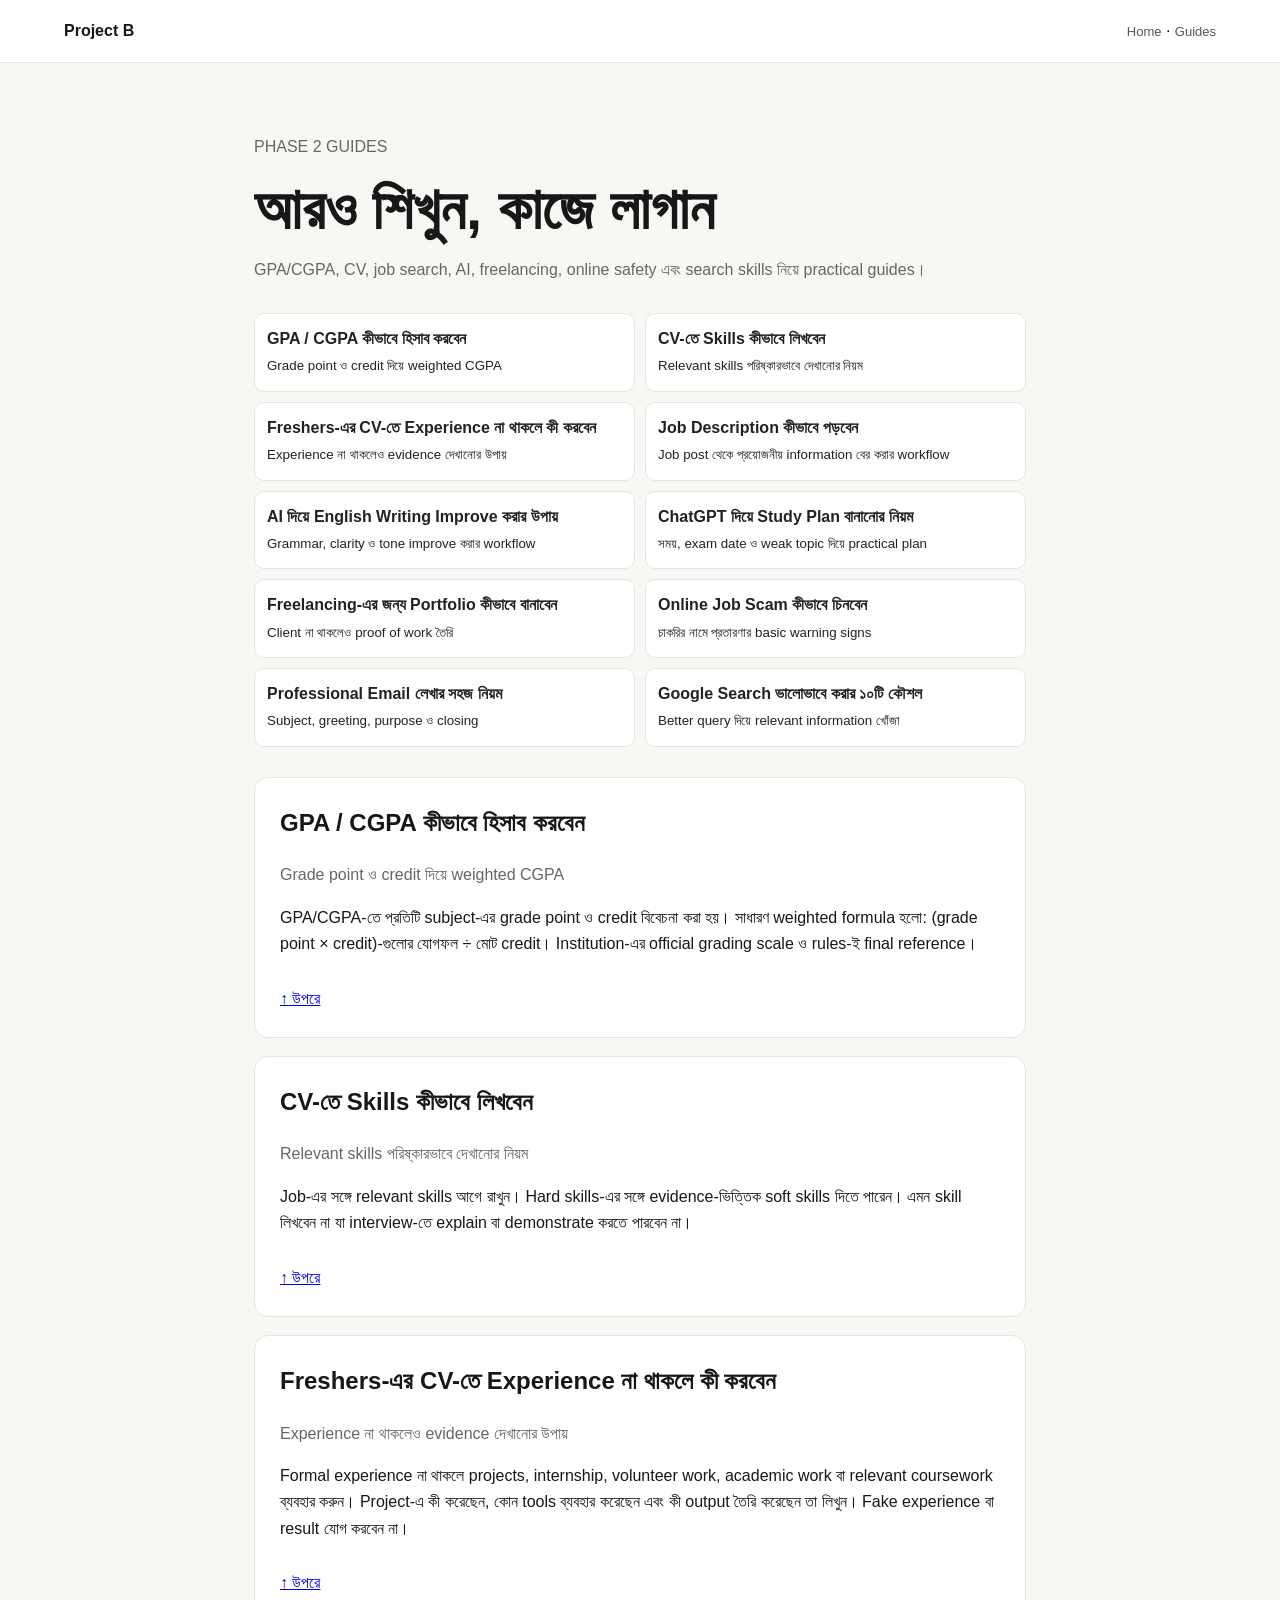
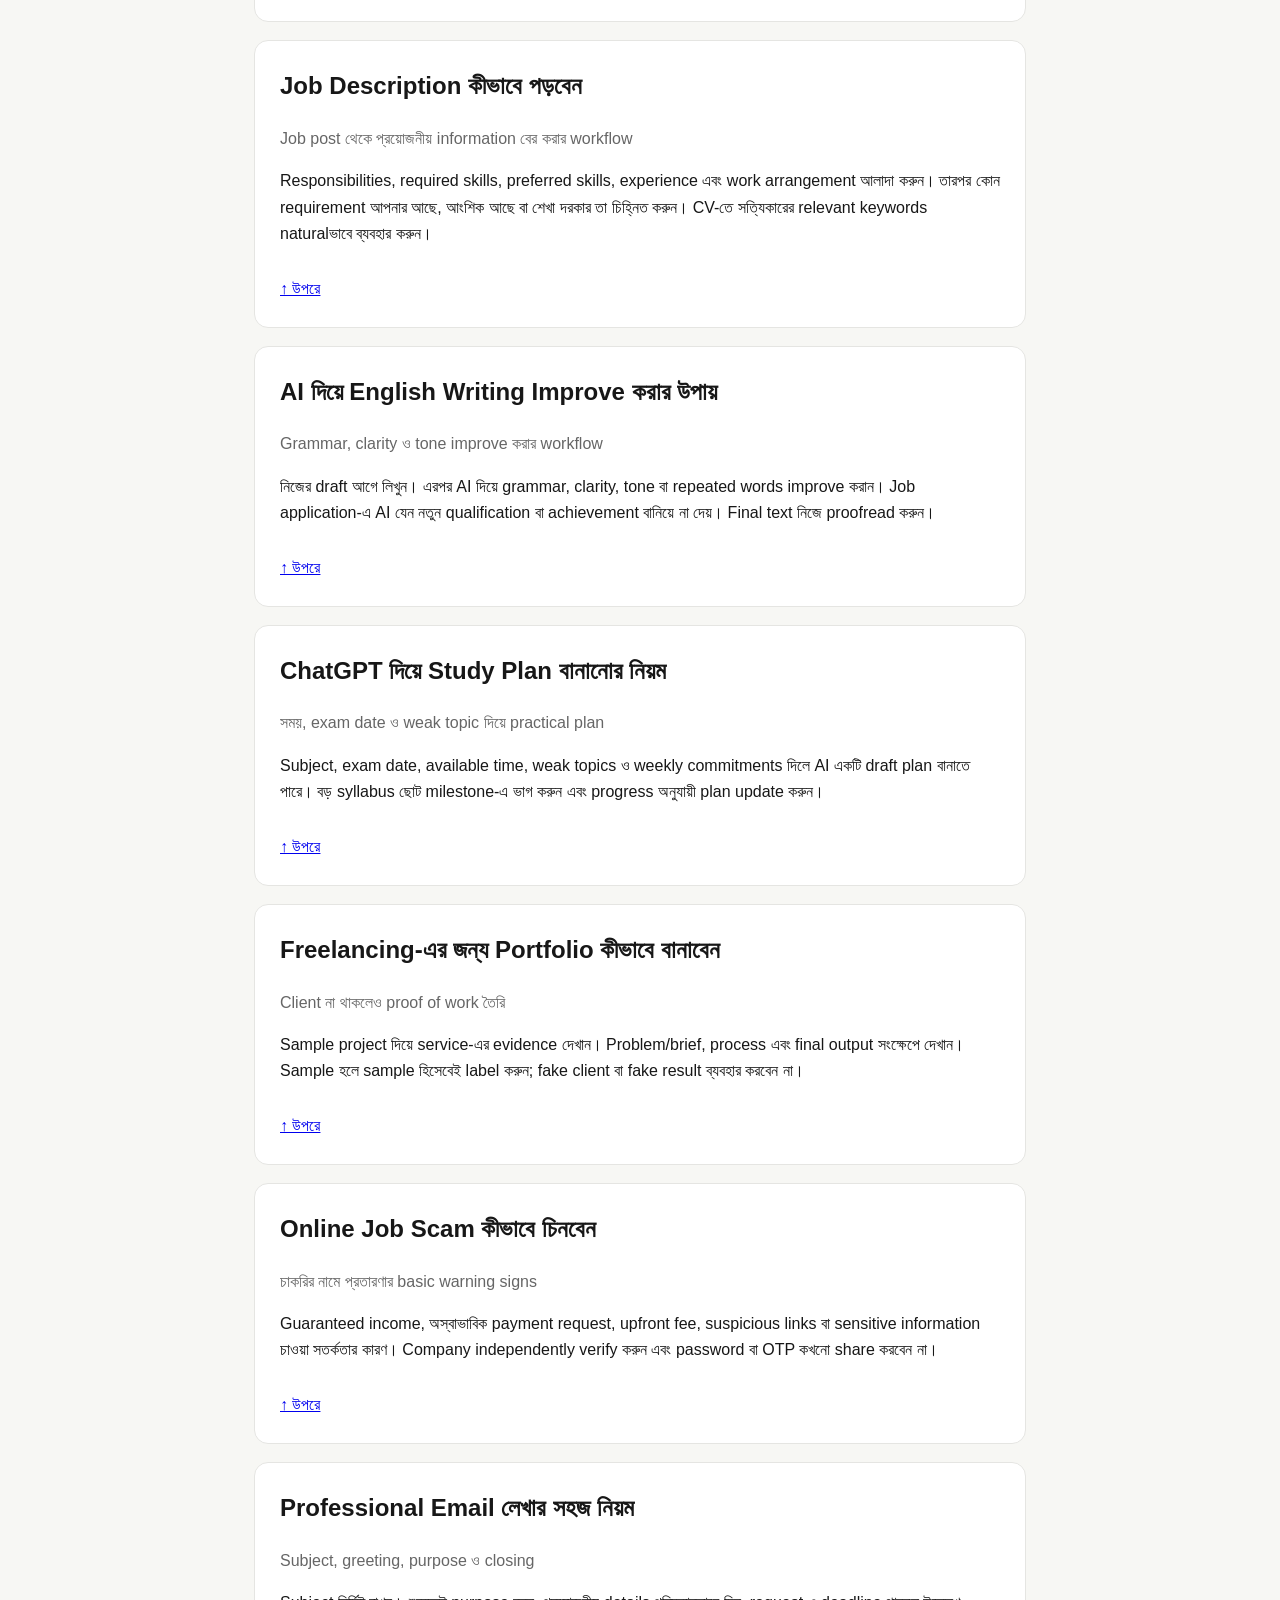
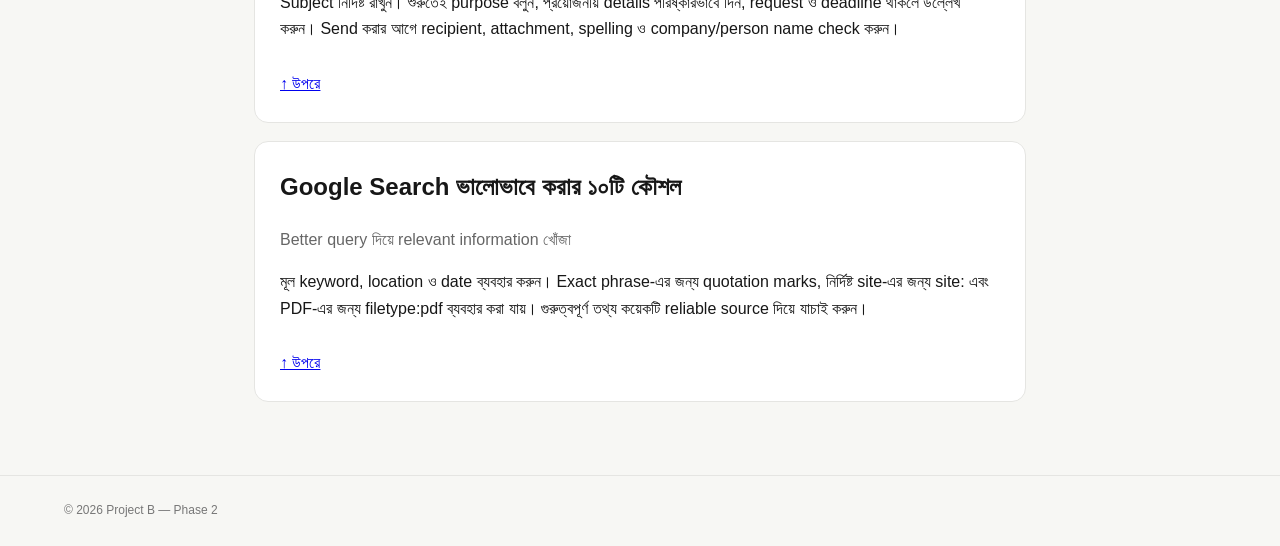
==== guides-phase2.html @ 60e9a0ce "Add files via upload" ====
<!doctype html><html lang="bn"><head><meta charset="utf-8"><meta name="viewport" content="width=device-width,initial-scale=1"><title>Phase 2 Bangla Guides — Project B</title><meta name="description" content="Project B-এর practical Bangla guides: GPA, CV, job search, AI, freelancing, online safety এবং Google Search।"><meta name="robots" content="index,follow"><style>*{box-sizing:border-box}body{margin:0;background:#f7f7f4;color:#171717;font-family:Arial,"Noto Sans Bengali",sans-serif;line-height:1.65}.top{background:#fff;border-bottom:1px solid #e5e5e2;padding:18px 5%;display:flex;justify-content:space-between}.top a{color:#555;text-decoration:none;font-size:13px}.wrap{max-width:900px;margin:auto;padding:55px 5%}.hero h1{font-size:clamp(34px,6vw,58px);line-height:1.1;margin:8px 0}.muted{color:#666}.toc{display:grid;grid-template-columns:1fr 1fr;gap:10px;margin:30px 0}.toc a{background:#fff;border:1px solid #e5e5e2;border-radius:10px;padding:12px;color:#222;text-decoration:none}.article{background:#fff;border:1px solid #e5e5e2;border-radius:14px;padding:25px;margin:18px 0}.article h2{margin-top:0}.back{display:inline-block;margin-top:12px}@media(max-width:650px){.toc{grid-template-columns:1fr}.article{padding:18px}}</style></head><body id="top"><header class="top"><strong>Project B</strong><nav><a href="index.html">Home</a> · <a href="guides.html">Guides</a></nav></header><main class="wrap"><div class="hero"><p class="muted">PHASE 2 GUIDES</p><h1>আরও শিখুন, কাজে লাগান</h1><p class="muted">GPA/CGPA, CV, job search, AI, freelancing, online safety এবং search skills নিয়ে practical guides।</p></div><div class="toc"><a href="#gpa-cgpa"><strong>GPA / CGPA কীভাবে হিসাব করবেন</strong><br><small>Grade point ও credit দিয়ে weighted CGPA</small></a>
<a href="#cv-skills"><strong>CV-তে Skills কীভাবে লিখবেন</strong><br><small>Relevant skills পরিষ্কারভাবে দেখানোর নিয়ম</small></a>
<a href="#freshers-cv"><strong>Freshers-এর CV-তে Experience না থাকলে কী করবেন</strong><br><small>Experience না থাকলেও evidence দেখানোর উপায়</small></a>
<a href="#job-description"><strong>Job Description কীভাবে পড়বেন</strong><br><small>Job post থেকে প্রয়োজনীয় information বের করার workflow</small></a>
<a href="#ai-english-writing"><strong>AI দিয়ে English Writing Improve করার উপায়</strong><br><small>Grammar, clarity ও tone improve করার workflow</small></a>
<a href="#study-plan-ai"><strong>ChatGPT দিয়ে Study Plan বানানোর নিয়ম</strong><br><small>সময়, exam date ও weak topic দিয়ে practical plan</small></a>
<a href="#freelance-portfolio"><strong>Freelancing-এর জন্য Portfolio কীভাবে বানাবেন</strong><br><small>Client না থাকলেও proof of work তৈরি</small></a>
<a href="#job-scam"><strong>Online Job Scam কীভাবে চিনবেন</strong><br><small>চাকরির নামে প্রতারণার basic warning signs</small></a>
<a href="#professional-email"><strong>Professional Email লেখার সহজ নিয়ম</strong><br><small>Subject, greeting, purpose ও closing</small></a>
<a href="#google-search"><strong>Google Search ভালোভাবে করার ১০টি কৌশল</strong><br><small>Better query দিয়ে relevant information খোঁজা</small></a></div><article id="gpa-cgpa" class="article"><h2>GPA / CGPA কীভাবে হিসাব করবেন</h2><p class="muted">Grade point ও credit দিয়ে weighted CGPA</p><p>GPA/CGPA-তে প্রতিটি subject-এর grade point ও credit বিবেচনা করা হয়। সাধারণ weighted formula হলো: (grade point × credit)-গুলোর যোগফল ÷ মোট credit। Institution-এর official grading scale ও rules-ই final reference।</p><a class="back" href="#top">↑ উপরে</a></article>
<article id="cv-skills" class="article"><h2>CV-তে Skills কীভাবে লিখবেন</h2><p class="muted">Relevant skills পরিষ্কারভাবে দেখানোর নিয়ম</p><p>Job-এর সঙ্গে relevant skills আগে রাখুন। Hard skills-এর সঙ্গে evidence-ভিত্তিক soft skills দিতে পারেন। এমন skill লিখবেন না যা interview-তে explain বা demonstrate করতে পারবেন না।</p><a class="back" href="#top">↑ উপরে</a></article>
<article id="freshers-cv" class="article"><h2>Freshers-এর CV-তে Experience না থাকলে কী করবেন</h2><p class="muted">Experience না থাকলেও evidence দেখানোর উপায়</p><p>Formal experience না থাকলে projects, internship, volunteer work, academic work বা relevant coursework ব্যবহার করুন। Project-এ কী করেছেন, কোন tools ব্যবহার করেছেন এবং কী output তৈরি করেছেন তা লিখুন। Fake experience বা result যোগ করবেন না।</p><a class="back" href="#top">↑ উপরে</a></article>
<article id="job-description" class="article"><h2>Job Description কীভাবে পড়বেন</h2><p class="muted">Job post থেকে প্রয়োজনীয় information বের করার workflow</p><p>Responsibilities, required skills, preferred skills, experience এবং work arrangement আলাদা করুন। তারপর কোন requirement আপনার আছে, আংশিক আছে বা শেখা দরকার তা চিহ্নিত করুন। CV-তে সত্যিকারের relevant keywords naturalভাবে ব্যবহার করুন।</p><a class="back" href="#top">↑ উপরে</a></article>
<article id="ai-english-writing" class="article"><h2>AI দিয়ে English Writing Improve করার উপায়</h2><p class="muted">Grammar, clarity ও tone improve করার workflow</p><p>নিজের draft আগে লিখুন। এরপর AI দিয়ে grammar, clarity, tone বা repeated words improve করান। Job application-এ AI যেন নতুন qualification বা achievement বানিয়ে না দেয়। Final text নিজে proofread করুন।</p><a class="back" href="#top">↑ উপরে</a></article>
<article id="study-plan-ai" class="article"><h2>ChatGPT দিয়ে Study Plan বানানোর নিয়ম</h2><p class="muted">সময়, exam date ও weak topic দিয়ে practical plan</p><p>Subject, exam date, available time, weak topics ও weekly commitments দিলে AI একটি draft plan বানাতে পারে। বড় syllabus ছোট milestone-এ ভাগ করুন এবং progress অনুযায়ী plan update করুন।</p><a class="back" href="#top">↑ উপরে</a></article>
<article id="freelance-portfolio" class="article"><h2>Freelancing-এর জন্য Portfolio কীভাবে বানাবেন</h2><p class="muted">Client না থাকলেও proof of work তৈরি</p><p>Sample project দিয়ে service-এর evidence দেখান। Problem/brief, process এবং final output সংক্ষেপে দেখান। Sample হলে sample হিসেবেই label করুন; fake client বা fake result ব্যবহার করবেন না।</p><a class="back" href="#top">↑ উপরে</a></article>
<article id="job-scam" class="article"><h2>Online Job Scam কীভাবে চিনবেন</h2><p class="muted">চাকরির নামে প্রতারণার basic warning signs</p><p>Guaranteed income, অস্বাভাবিক payment request, upfront fee, suspicious links বা sensitive information চাওয়া সতর্কতার কারণ। Company independently verify করুন এবং password বা OTP কখনো share করবেন না।</p><a class="back" href="#top">↑ উপরে</a></article>
<article id="professional-email" class="article"><h2>Professional Email লেখার সহজ নিয়ম</h2><p class="muted">Subject, greeting, purpose ও closing</p><p>Subject নির্দিষ্ট রাখুন। শুরুতেই purpose বলুন, প্রয়োজনীয় details পরিষ্কারভাবে দিন, request ও deadline থাকলে উল্লেখ করুন। Send করার আগে recipient, attachment, spelling ও company/person name check করুন।</p><a class="back" href="#top">↑ উপরে</a></article>
<article id="google-search" class="article"><h2>Google Search ভালোভাবে করার ১০টি কৌশল</h2><p class="muted">Better query দিয়ে relevant information খোঁজা</p><p>মূল keyword, location ও date ব্যবহার করুন। Exact phrase-এর জন্য quotation marks, নির্দিষ্ট site-এর জন্য site: এবং PDF-এর জন্য filetype:pdf ব্যবহার করা যায়। গুরুত্বপূর্ণ তথ্য কয়েকটি reliable source দিয়ে যাচাই করুন।</p><a class="back" href="#top">↑ উপরে</a></article></main><footer style="border-top:1px solid #e5e5e2;padding:25px 5%;color:#777;font-size:12px">© 2026 Project B — Phase 2</footer></body></html>
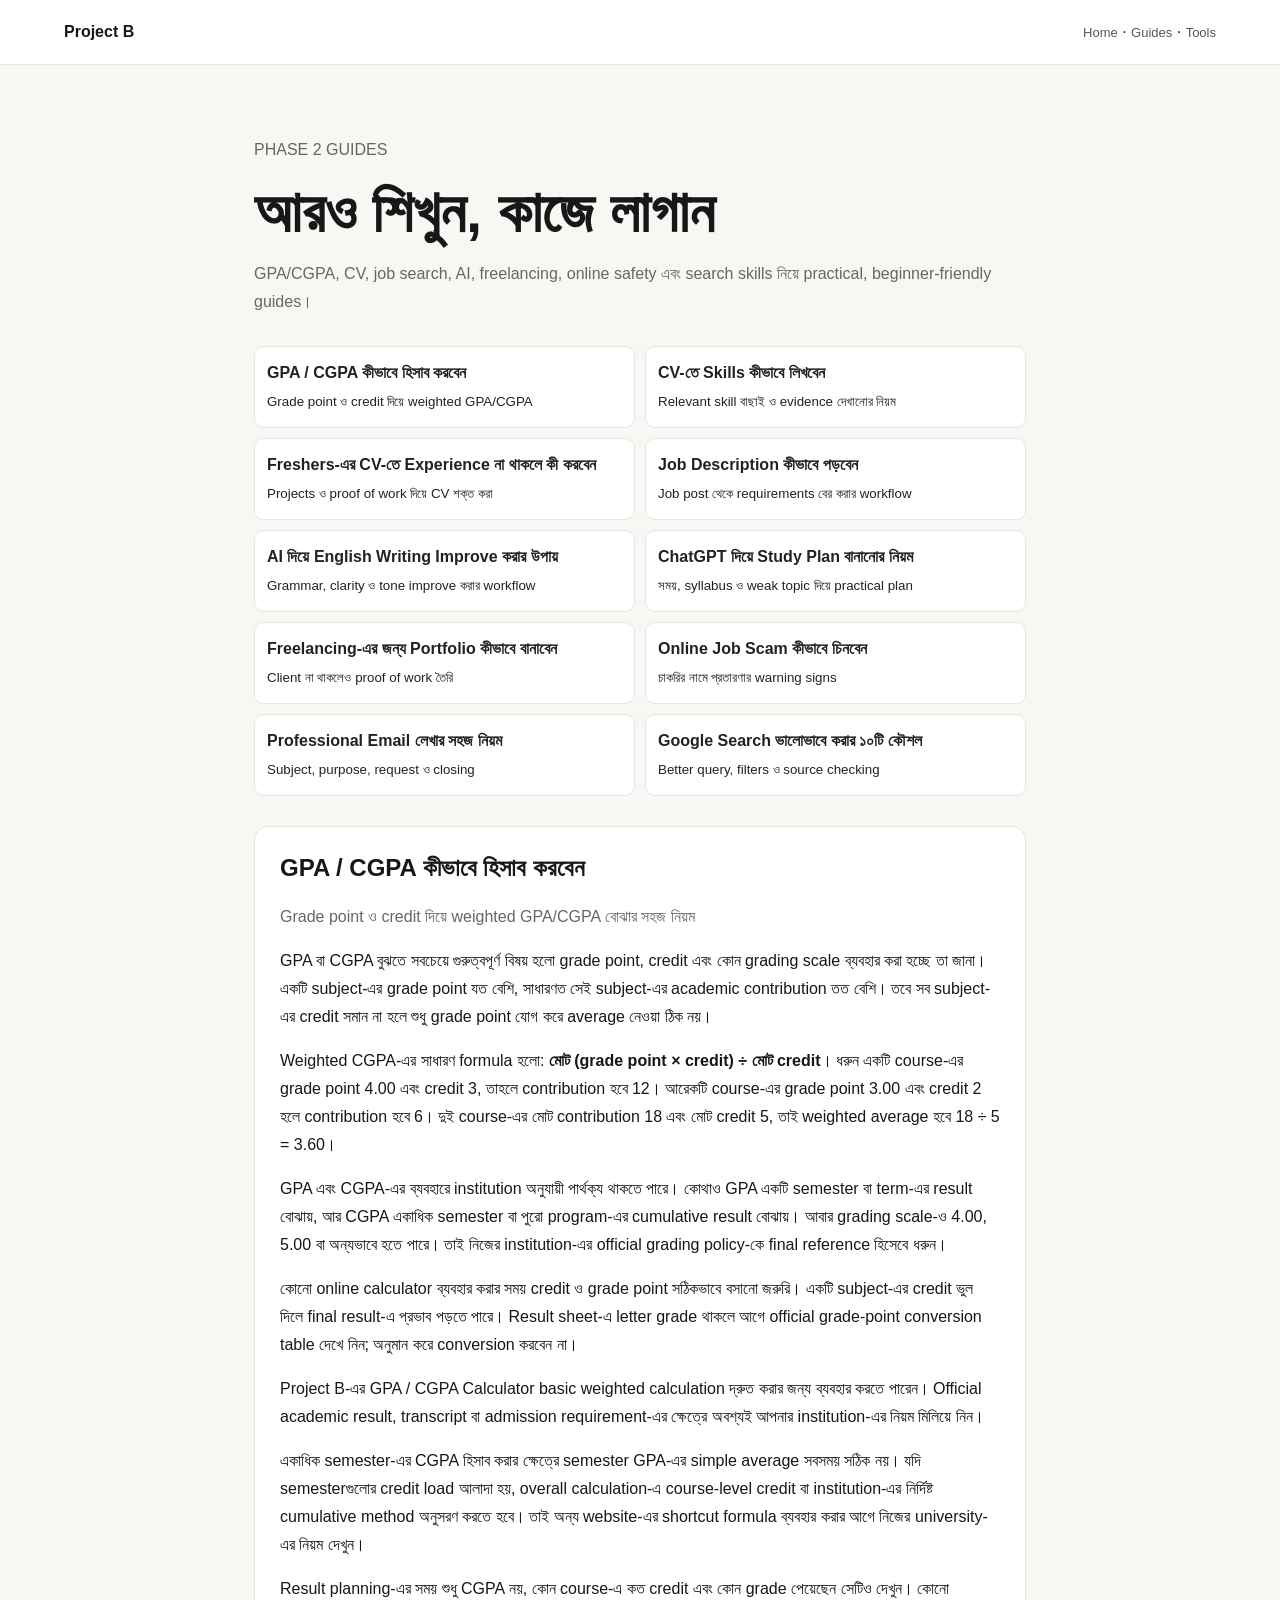
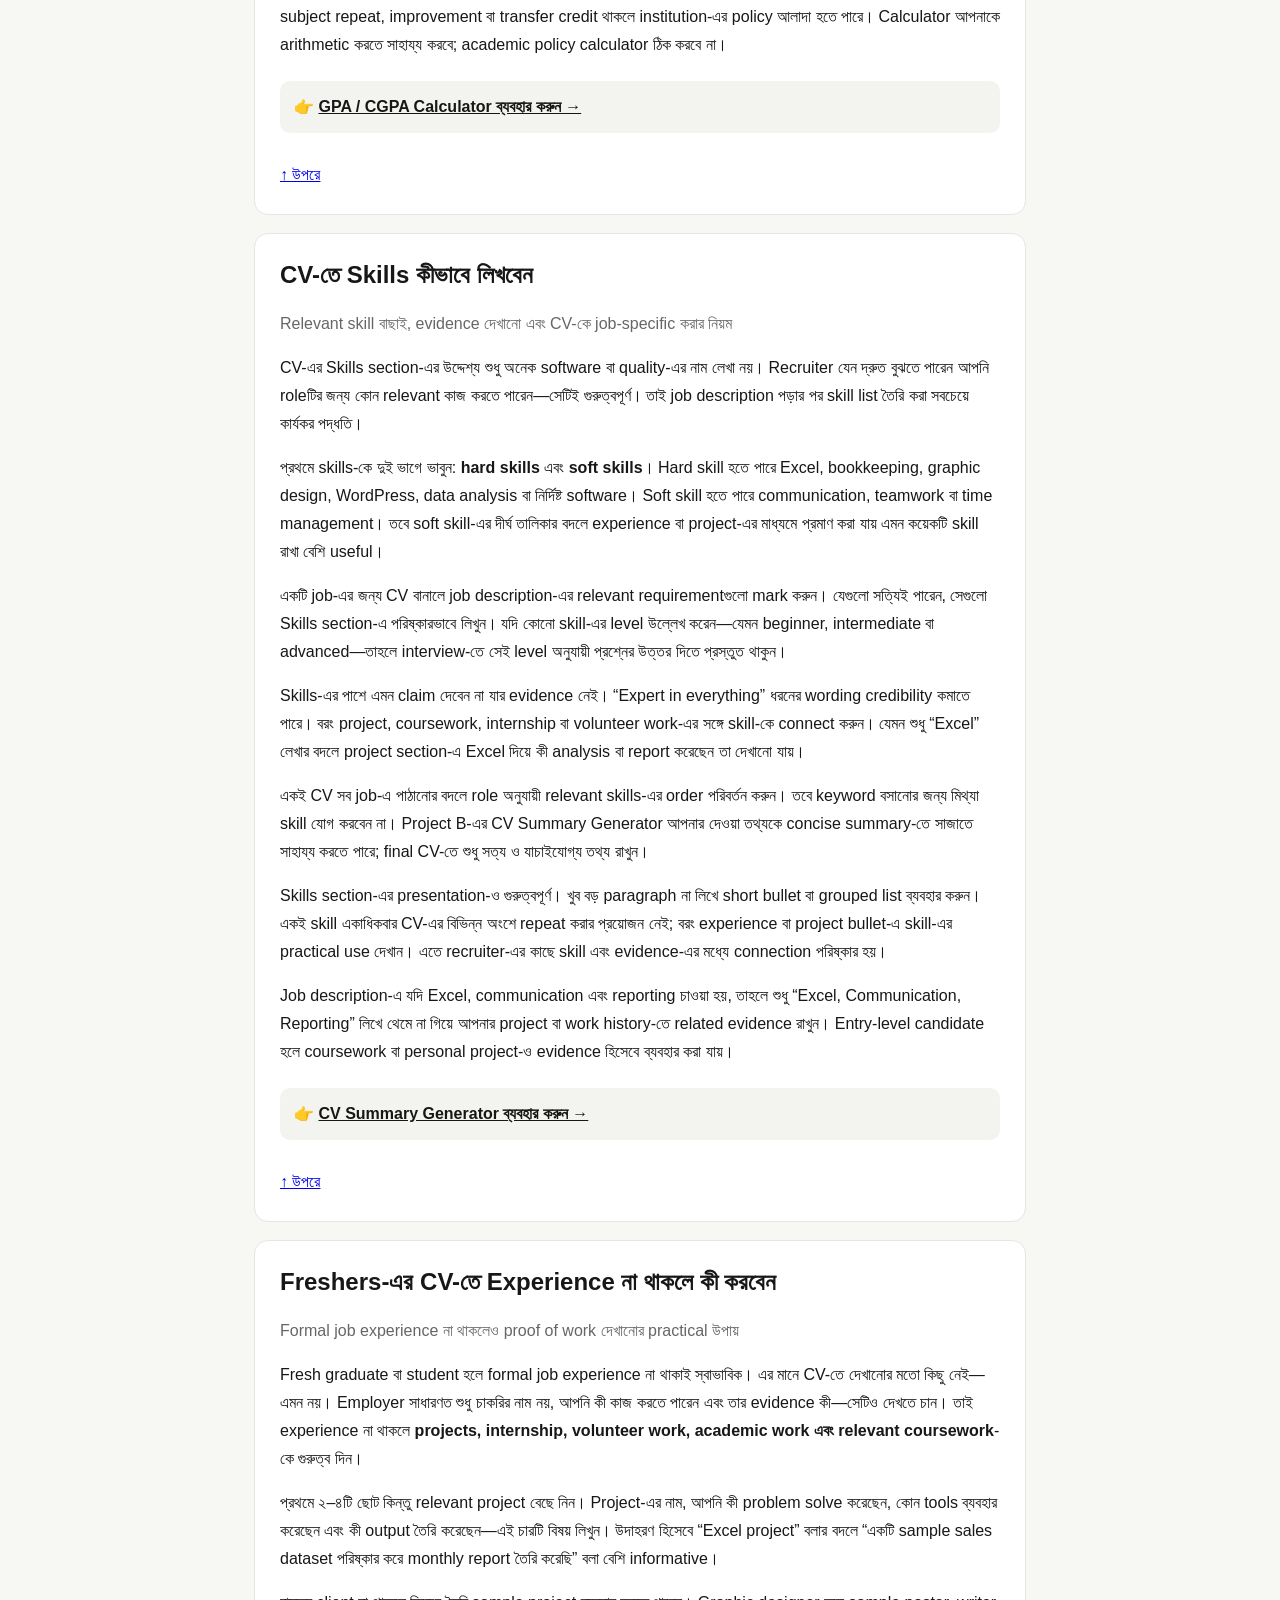
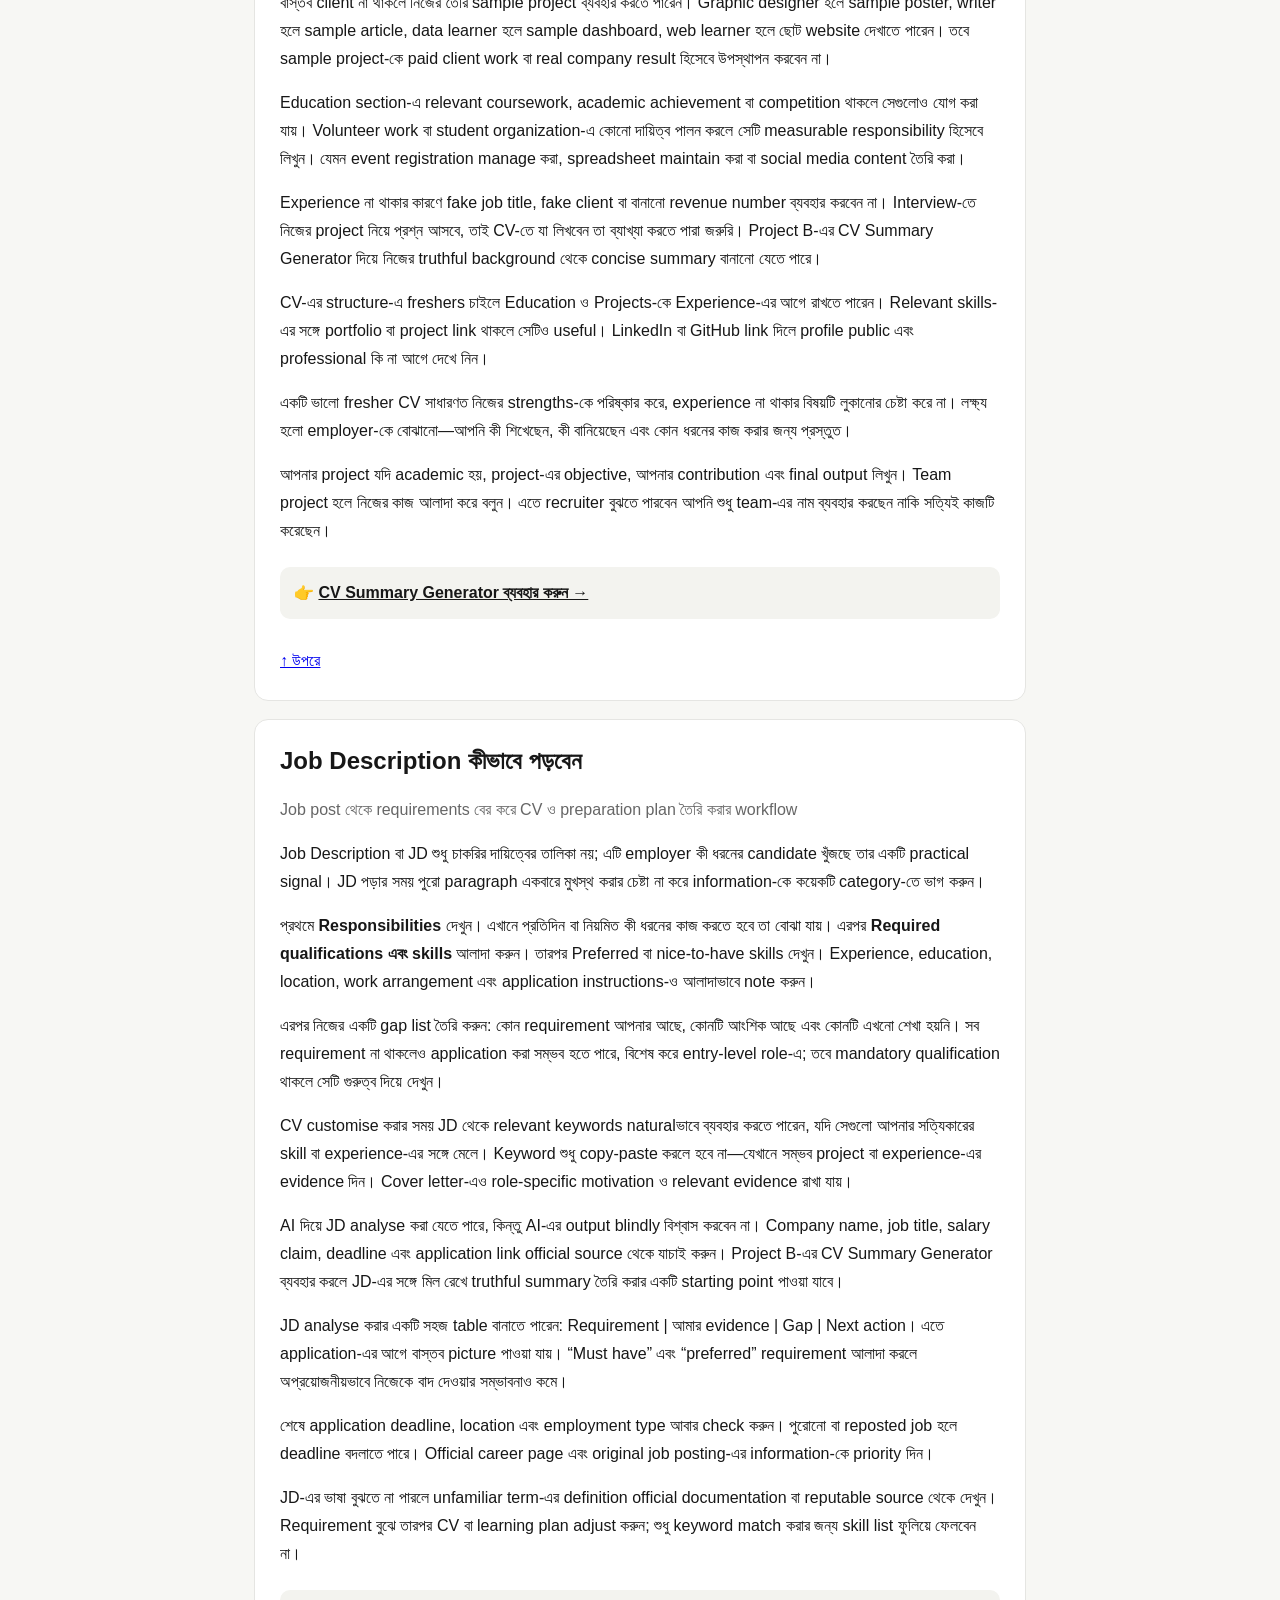
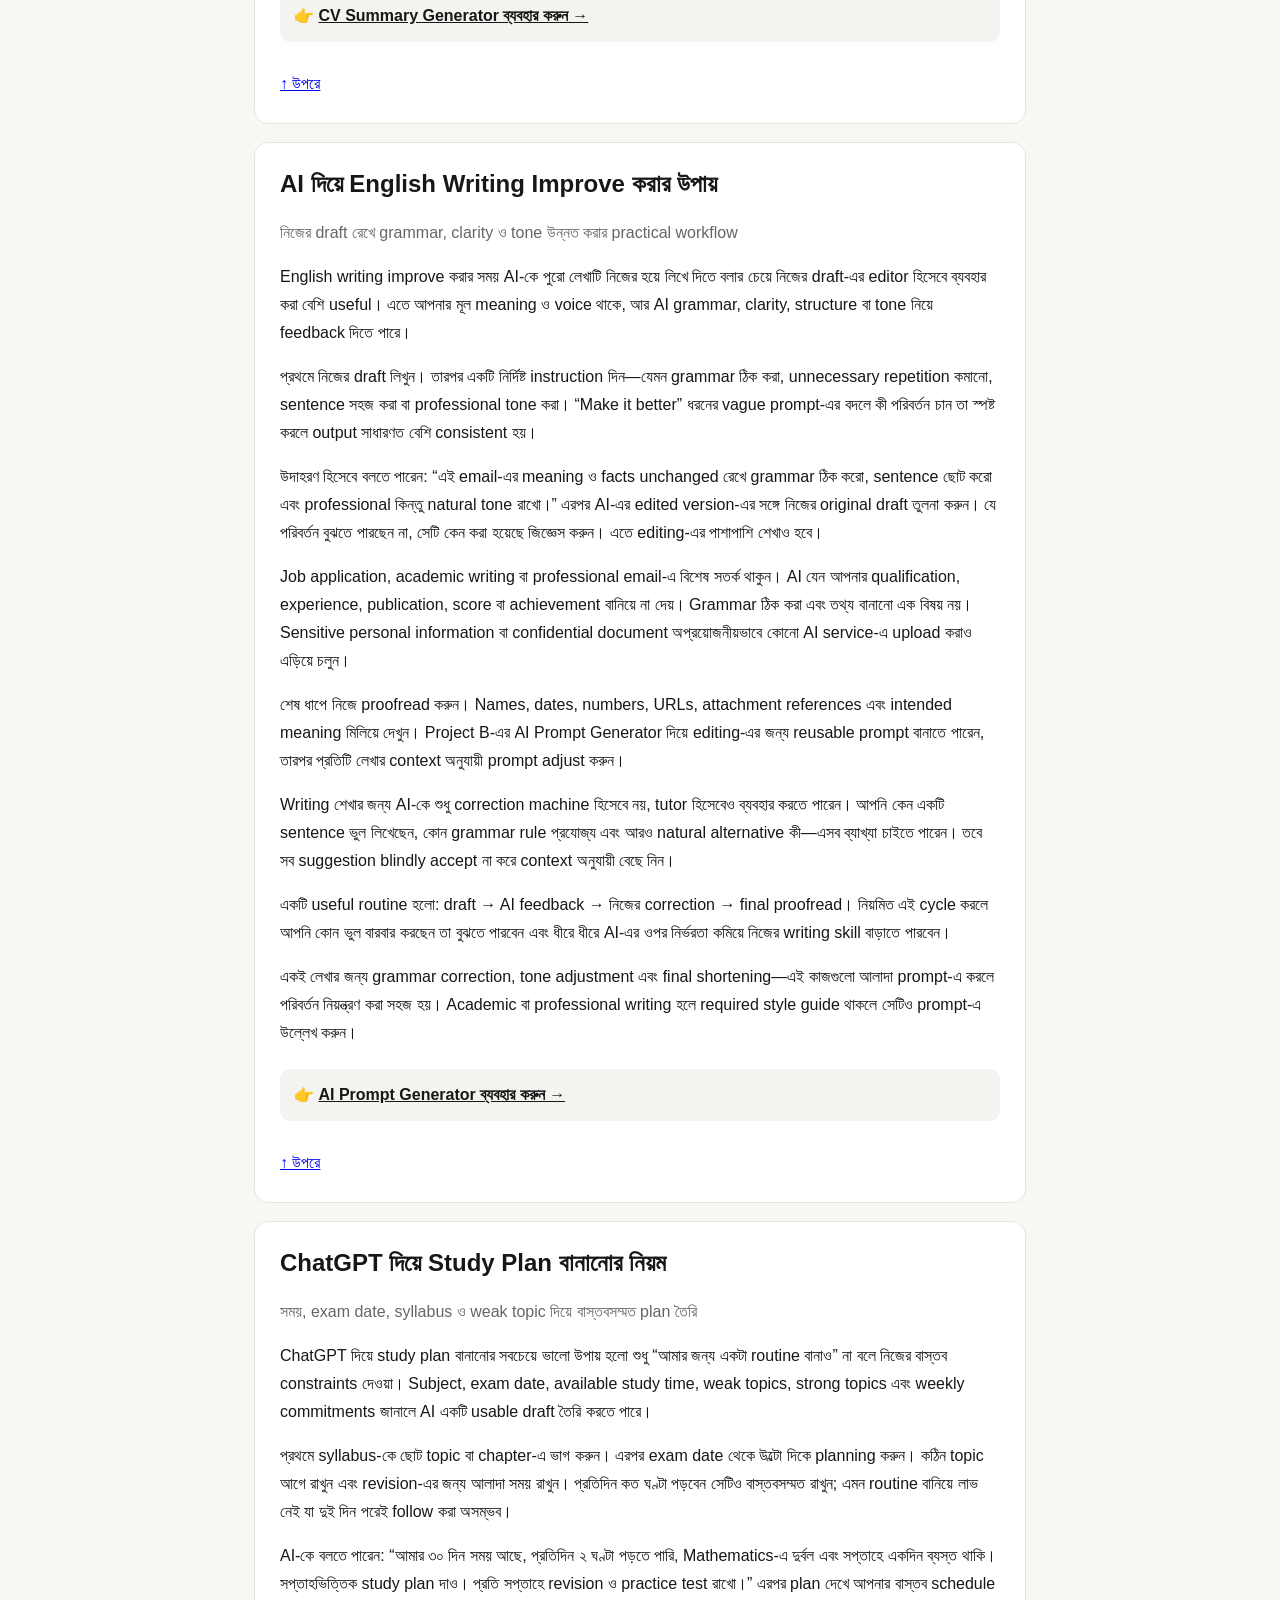
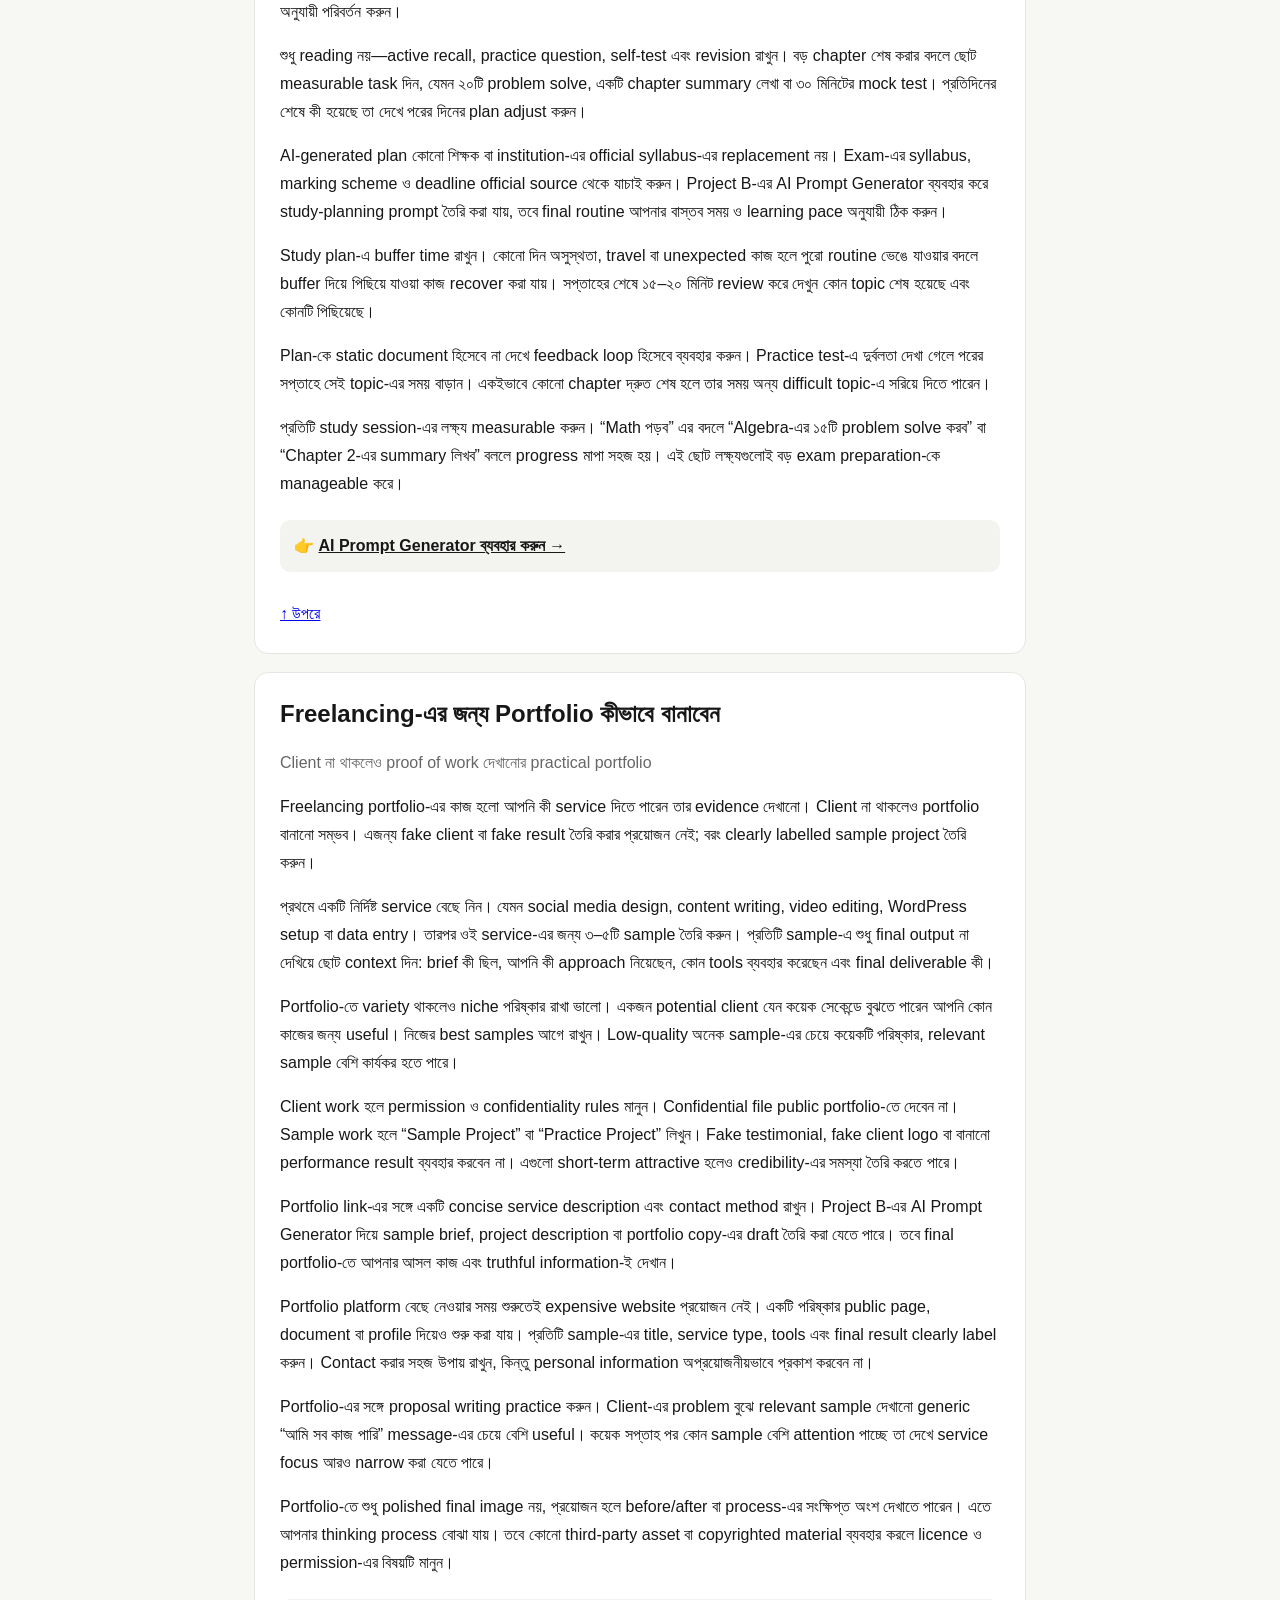
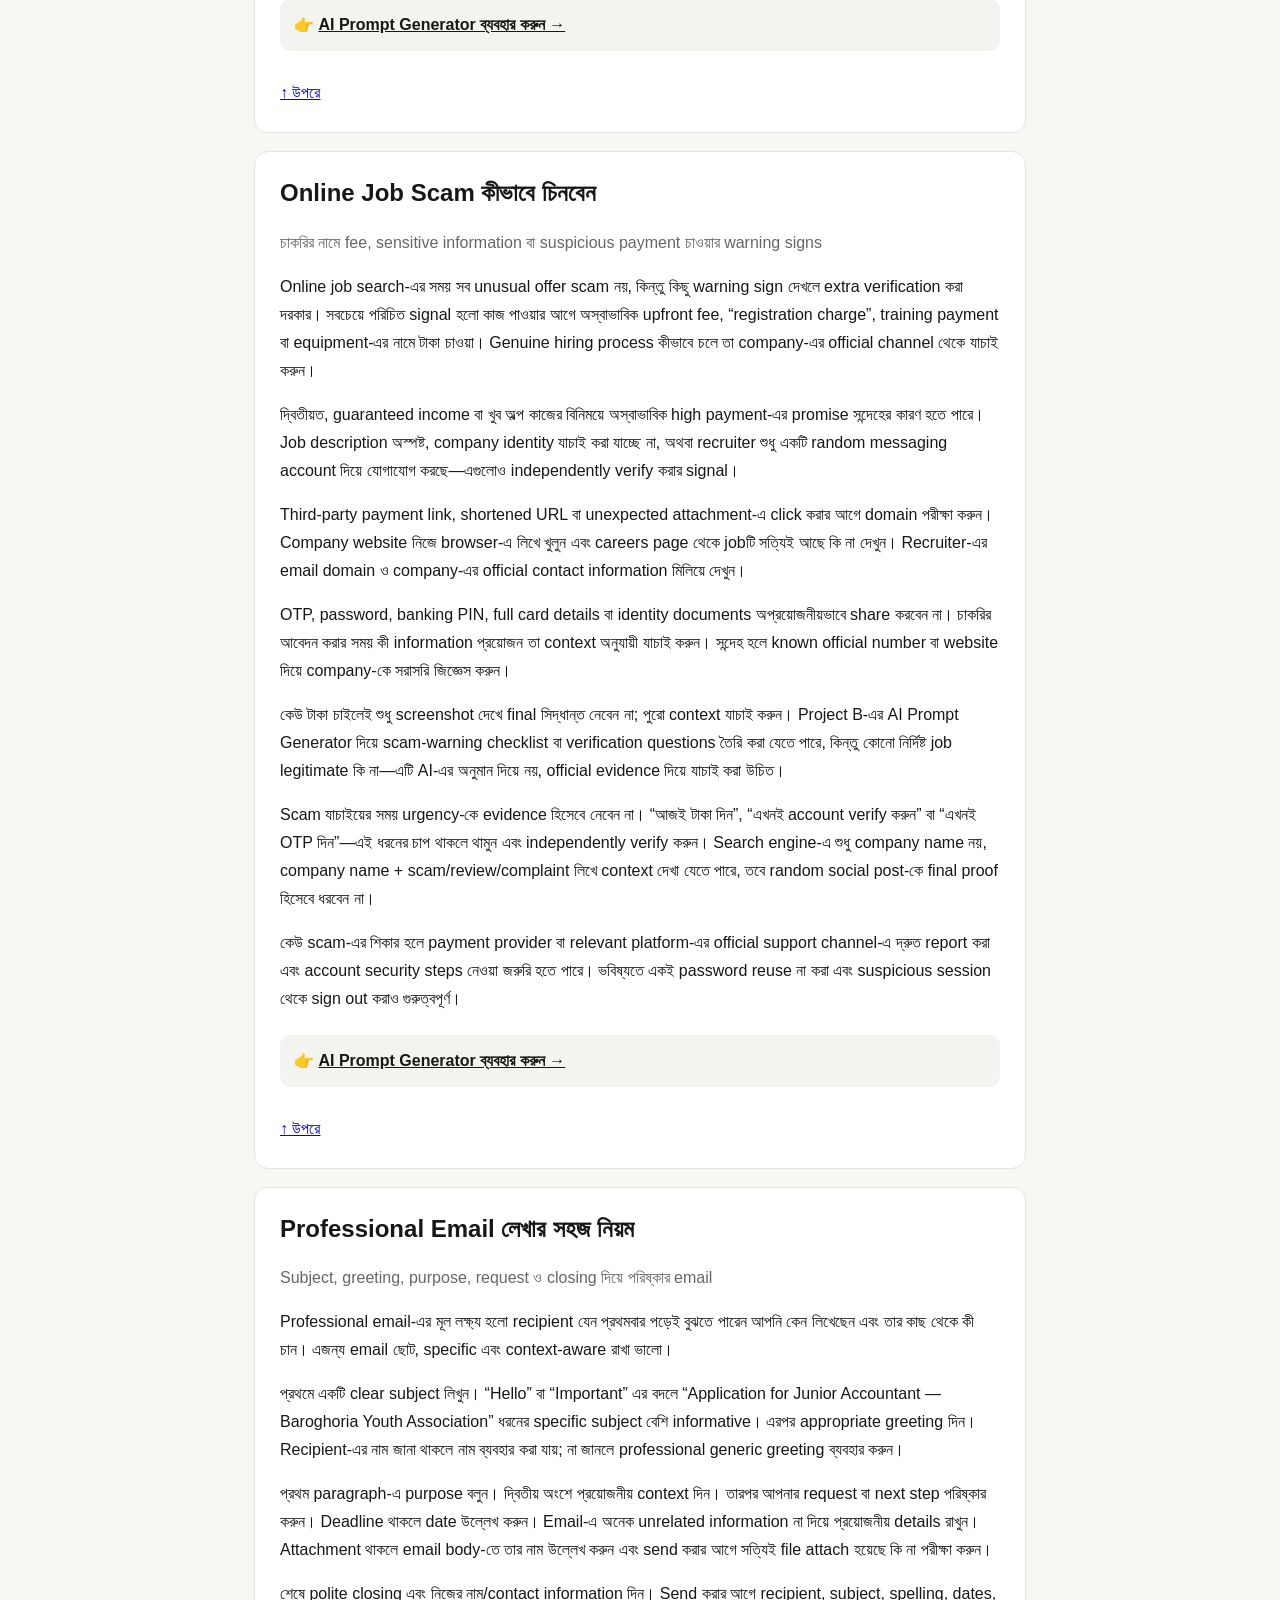
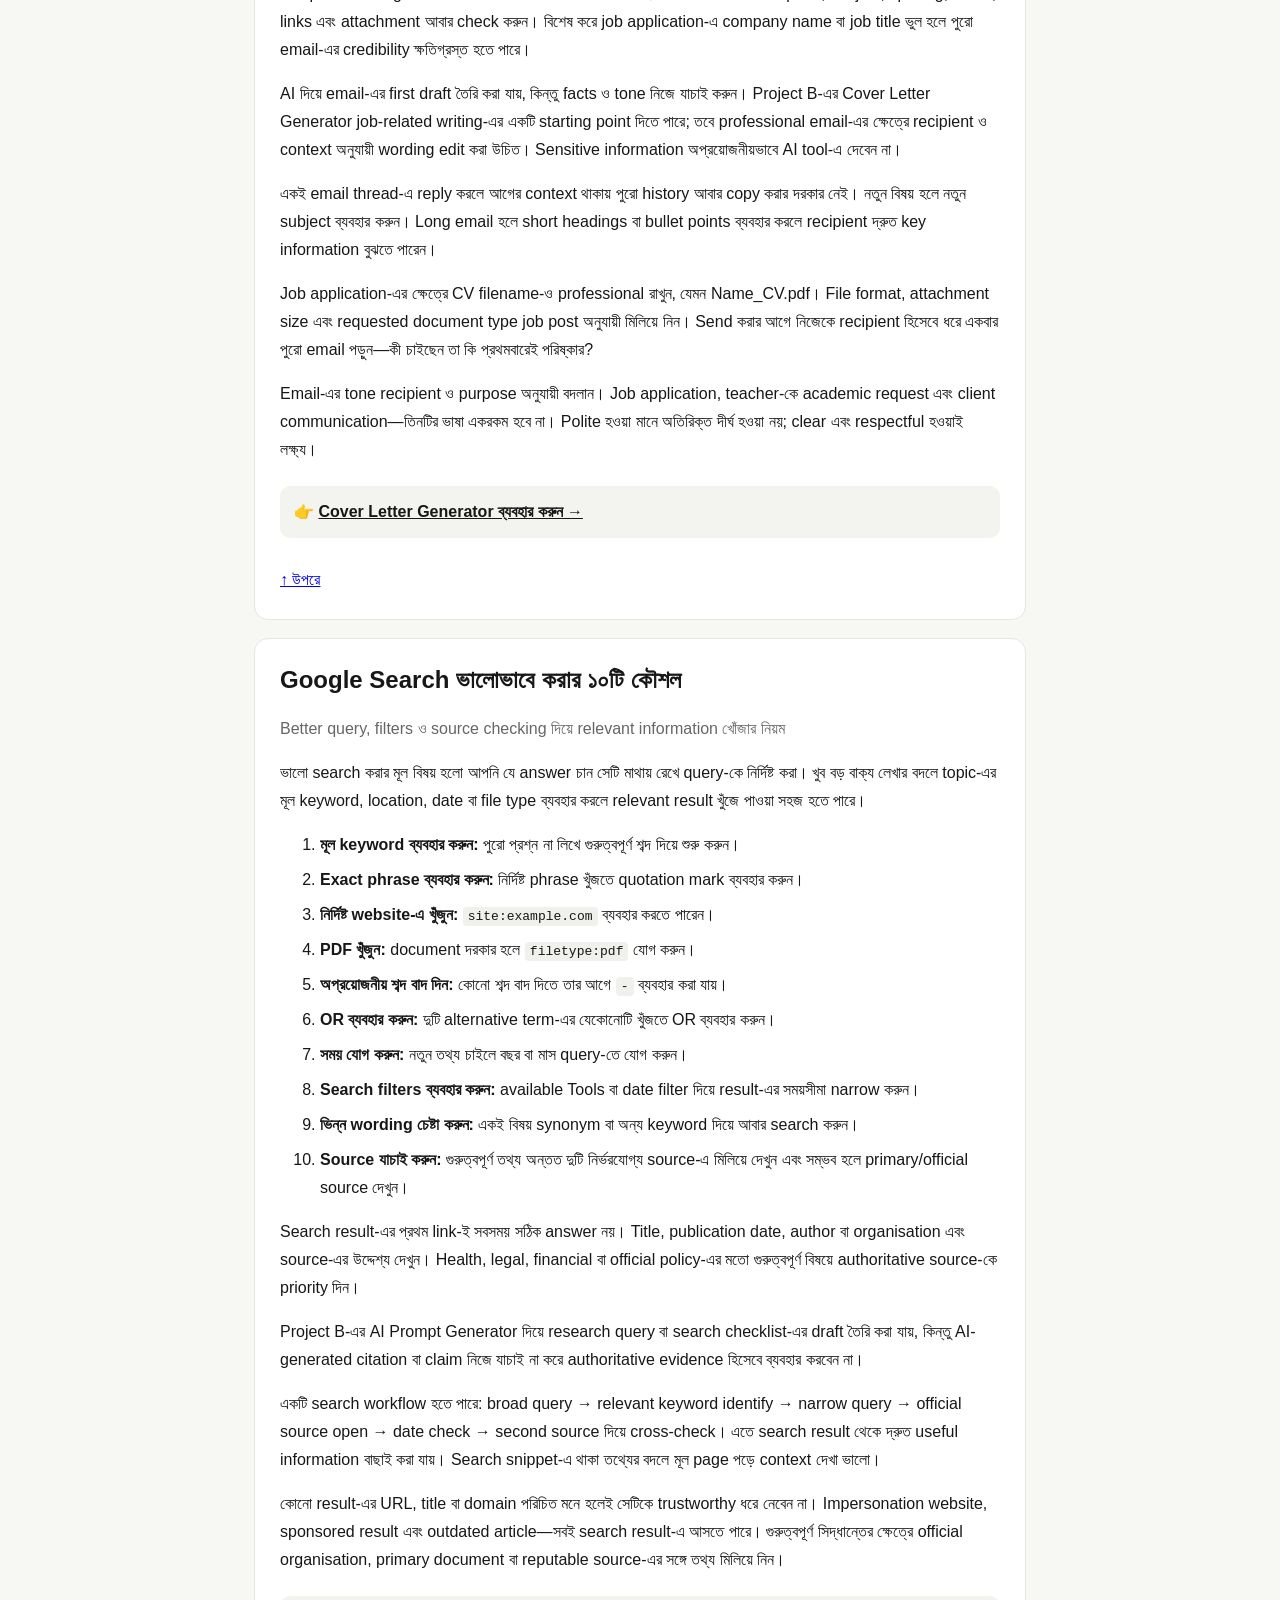
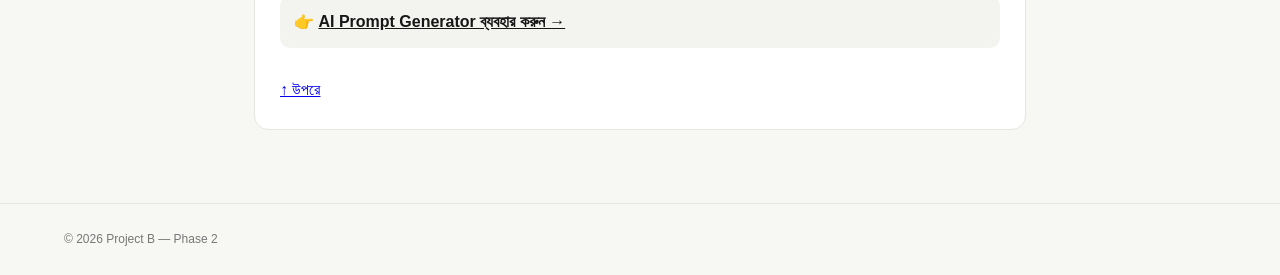
==== commit fdc15aa2: "Add files via upload" ====
--- a/guides-phase2.html
+++ b/guides-phase2.html
@@ -1,19 +1,135 @@
-<!doctype html><html lang="bn"><head><meta charset="utf-8"><meta name="viewport" content="width=device-width,initial-scale=1"><title>Phase 2 Bangla Guides — Project B</title><meta name="description" content="Project B-এর practical Bangla guides: GPA, CV, job search, AI, freelancing, online safety এবং Google Search।"><meta name="robots" content="index,follow"><style>*{box-sizing:border-box}body{margin:0;background:#f7f7f4;color:#171717;font-family:Arial,"Noto Sans Bengali",sans-serif;line-height:1.65}.top{background:#fff;border-bottom:1px solid #e5e5e2;padding:18px 5%;display:flex;justify-content:space-between}.top a{color:#555;text-decoration:none;font-size:13px}.wrap{max-width:900px;margin:auto;padding:55px 5%}.hero h1{font-size:clamp(34px,6vw,58px);line-height:1.1;margin:8px 0}.muted{color:#666}.toc{display:grid;grid-template-columns:1fr 1fr;gap:10px;margin:30px 0}.toc a{background:#fff;border:1px solid #e5e5e2;border-radius:10px;padding:12px;color:#222;text-decoration:none}.article{background:#fff;border:1px solid #e5e5e2;border-radius:14px;padding:25px;margin:18px 0}.article h2{margin-top:0}.back{display:inline-block;margin-top:12px}@media(max-width:650px){.toc{grid-template-columns:1fr}.article{padding:18px}}</style></head><body id="top"><header class="top"><strong>Project B</strong><nav><a href="index.html">Home</a> · <a href="guides.html">Guides</a></nav></header><main class="wrap"><div class="hero"><p class="muted">PHASE 2 GUIDES</p><h1>আরও শিখুন, কাজে লাগান</h1><p class="muted">GPA/CGPA, CV, job search, AI, freelancing, online safety এবং search skills নিয়ে practical guides।</p></div><div class="toc"><a href="#gpa-cgpa"><strong>GPA / CGPA কীভাবে হিসাব করবেন</strong><br><small>Grade point ও credit দিয়ে weighted CGPA</small></a>
-<a href="#cv-skills"><strong>CV-তে Skills কীভাবে লিখবেন</strong><br><small>Relevant skills পরিষ্কারভাবে দেখানোর নিয়ম</small></a>
-<a href="#freshers-cv"><strong>Freshers-এর CV-তে Experience না থাকলে কী করবেন</strong><br><small>Experience না থাকলেও evidence দেখানোর উপায়</small></a>
-<a href="#job-description"><strong>Job Description কীভাবে পড়বেন</strong><br><small>Job post থেকে প্রয়োজনীয় information বের করার workflow</small></a>
+<!doctype html>
+<html lang="bn">
+<head>
+<meta charset="utf-8">
+<meta name="viewport" content="width=device-width,initial-scale=1">
+<title>Phase 2 Bangla Guides — Project B</title>
+<meta name="description" content="Project B-এর practical Bangla guides: GPA, CV, job search, AI, freelancing, online safety এবং Google Search।">
+<meta name="robots" content="index,follow">
+<link rel="canonical" href="https://baroghoriayouthassociation-prog.github.io/project-b-site/guides-phase2.html">
+<style>
+*{box-sizing:border-box}
+body{margin:0;background:#f7f7f4;color:#171717;font-family:Arial,"Noto Sans Bengali",sans-serif;line-height:1.75}
+.top{background:#fff;border-bottom:1px solid #e5e5e2;padding:18px 5%;display:flex;justify-content:space-between;gap:20px}
+.top a{color:#555;text-decoration:none;font-size:13px}
+.wrap{max-width:900px;margin:auto;padding:55px 5%}
+.hero h1{font-size:clamp(34px,6vw,58px);line-height:1.1;margin:8px 0}
+.muted{color:#666}
+.toc{display:grid;grid-template-columns:1fr 1fr;gap:10px;margin:30px 0}
+.toc a{background:#fff;border:1px solid #e5e5e2;border-radius:10px;padding:12px;color:#222;text-decoration:none}
+.article{background:#fff;border:1px solid #e5e5e2;border-radius:14px;padding:25px;margin:18px 0}
+.article h2{margin-top:0;line-height:1.3}
+.article li{margin:7px 0}
+.tool-link{background:#f3f3ef;border-radius:10px;padding:12px 14px;margin-top:22px}
+.tool-link a{font-weight:700;color:#171717}
+.back{display:inline-block;margin-top:12px}
+code{background:#f0f0ec;padding:2px 5px;border-radius:4px}
+@media(max-width:650px){.toc{grid-template-columns:1fr}.article{padding:18px}}
+</style>
+</head>
+<body id="top">
+<header class="top">
+<strong>Project B</strong>
+<nav><a href="index.html">Home</a> · <a href="guides.html">Guides</a> · <a href="index.html#tools">Tools</a></nav>
+</header>
+<main class="wrap">
+<div class="hero">
+<p class="muted">PHASE 2 GUIDES</p>
+<h1>আরও শিখুন, কাজে লাগান</h1>
+<p class="muted">GPA/CGPA, CV, job search, AI, freelancing, online safety এবং search skills নিয়ে practical, beginner-friendly guides।</p>
+</div>
+<div class="toc"><a href="#gpa-cgpa"><strong>GPA / CGPA কীভাবে হিসাব করবেন</strong><br><small>Grade point ও credit দিয়ে weighted GPA/CGPA</small></a>
+<a href="#cv-skills"><strong>CV-তে Skills কীভাবে লিখবেন</strong><br><small>Relevant skill বাছাই ও evidence দেখানোর নিয়ম</small></a>
+<a href="#freshers-cv"><strong>Freshers-এর CV-তে Experience না থাকলে কী করবেন</strong><br><small>Projects ও proof of work দিয়ে CV শক্ত করা</small></a>
+<a href="#job-description"><strong>Job Description কীভাবে পড়বেন</strong><br><small>Job post থেকে requirements বের করার workflow</small></a>
 <a href="#ai-english-writing"><strong>AI দিয়ে English Writing Improve করার উপায়</strong><br><small>Grammar, clarity ও tone improve করার workflow</small></a>
-<a href="#study-plan-ai"><strong>ChatGPT দিয়ে Study Plan বানানোর নিয়ম</strong><br><small>সময়, exam date ও weak topic দিয়ে practical plan</small></a>
+<a href="#study-plan-ai"><strong>ChatGPT দিয়ে Study Plan বানানোর নিয়ম</strong><br><small>সময়, syllabus ও weak topic দিয়ে practical plan</small></a>
 <a href="#freelance-portfolio"><strong>Freelancing-এর জন্য Portfolio কীভাবে বানাবেন</strong><br><small>Client না থাকলেও proof of work তৈরি</small></a>
-<a href="#job-scam"><strong>Online Job Scam কীভাবে চিনবেন</strong><br><small>চাকরির নামে প্রতারণার basic warning signs</small></a>
-<a href="#professional-email"><strong>Professional Email লেখার সহজ নিয়ম</strong><br><small>Subject, greeting, purpose ও closing</small></a>
-<a href="#google-search"><strong>Google Search ভালোভাবে করার ১০টি কৌশল</strong><br><small>Better query দিয়ে relevant information খোঁজা</small></a></div><article id="gpa-cgpa" class="article"><h2>GPA / CGPA কীভাবে হিসাব করবেন</h2><p class="muted">Grade point ও credit দিয়ে weighted CGPA</p><p>GPA/CGPA-তে প্রতিটি subject-এর grade point ও credit বিবেচনা করা হয়। সাধারণ weighted formula হলো: (grade point × credit)-গুলোর যোগফল ÷ মোট credit। Institution-এর official grading scale ও rules-ই final reference।</p><a class="back" href="#top">↑ উপরে</a></article>
-<article id="cv-skills" class="article"><h2>CV-তে Skills কীভাবে লিখবেন</h2><p class="muted">Relevant skills পরিষ্কারভাবে দেখানোর নিয়ম</p><p>Job-এর সঙ্গে relevant skills আগে রাখুন। Hard skills-এর সঙ্গে evidence-ভিত্তিক soft skills দিতে পারেন। এমন skill লিখবেন না যা interview-তে explain বা demonstrate করতে পারবেন না।</p><a class="back" href="#top">↑ উপরে</a></article>
-<article id="freshers-cv" class="article"><h2>Freshers-এর CV-তে Experience না থাকলে কী করবেন</h2><p class="muted">Experience না থাকলেও evidence দেখানোর উপায়</p><p>Formal experience না থাকলে projects, internship, volunteer work, academic work বা relevant coursework ব্যবহার করুন। Project-এ কী করেছেন, কোন tools ব্যবহার করেছেন এবং কী output তৈরি করেছেন তা লিখুন। Fake experience বা result যোগ করবেন না।</p><a class="back" href="#top">↑ উপরে</a></article>
-<article id="job-description" class="article"><h2>Job Description কীভাবে পড়বেন</h2><p class="muted">Job post থেকে প্রয়োজনীয় information বের করার workflow</p><p>Responsibilities, required skills, preferred skills, experience এবং work arrangement আলাদা করুন। তারপর কোন requirement আপনার আছে, আংশিক আছে বা শেখা দরকার তা চিহ্নিত করুন। CV-তে সত্যিকারের relevant keywords naturalভাবে ব্যবহার করুন।</p><a class="back" href="#top">↑ উপরে</a></article>
-<article id="ai-english-writing" class="article"><h2>AI দিয়ে English Writing Improve করার উপায়</h2><p class="muted">Grammar, clarity ও tone improve করার workflow</p><p>নিজের draft আগে লিখুন। এরপর AI দিয়ে grammar, clarity, tone বা repeated words improve করান। Job application-এ AI যেন নতুন qualification বা achievement বানিয়ে না দেয়। Final text নিজে proofread করুন।</p><a class="back" href="#top">↑ উপরে</a></article>
-<article id="study-plan-ai" class="article"><h2>ChatGPT দিয়ে Study Plan বানানোর নিয়ম</h2><p class="muted">সময়, exam date ও weak topic দিয়ে practical plan</p><p>Subject, exam date, available time, weak topics ও weekly commitments দিলে AI একটি draft plan বানাতে পারে। বড় syllabus ছোট milestone-এ ভাগ করুন এবং progress অনুযায়ী plan update করুন।</p><a class="back" href="#top">↑ উপরে</a></article>
-<article id="freelance-portfolio" class="article"><h2>Freelancing-এর জন্য Portfolio কীভাবে বানাবেন</h2><p class="muted">Client না থাকলেও proof of work তৈরি</p><p>Sample project দিয়ে service-এর evidence দেখান। Problem/brief, process এবং final output সংক্ষেপে দেখান। Sample হলে sample হিসেবেই label করুন; fake client বা fake result ব্যবহার করবেন না।</p><a class="back" href="#top">↑ উপরে</a></article>
-<article id="job-scam" class="article"><h2>Online Job Scam কীভাবে চিনবেন</h2><p class="muted">চাকরির নামে প্রতারণার basic warning signs</p><p>Guaranteed income, অস্বাভাবিক payment request, upfront fee, suspicious links বা sensitive information চাওয়া সতর্কতার কারণ। Company independently verify করুন এবং password বা OTP কখনো share করবেন না।</p><a class="back" href="#top">↑ উপরে</a></article>
-<article id="professional-email" class="article"><h2>Professional Email লেখার সহজ নিয়ম</h2><p class="muted">Subject, greeting, purpose ও closing</p><p>Subject নির্দিষ্ট রাখুন। শুরুতেই purpose বলুন, প্রয়োজনীয় details পরিষ্কারভাবে দিন, request ও deadline থাকলে উল্লেখ করুন। Send করার আগে recipient, attachment, spelling ও company/person name check করুন।</p><a class="back" href="#top">↑ উপরে</a></article>
-<article id="google-search" class="article"><h2>Google Search ভালোভাবে করার ১০টি কৌশল</h2><p class="muted">Better query দিয়ে relevant information খোঁজা</p><p>মূল keyword, location ও date ব্যবহার করুন। Exact phrase-এর জন্য quotation marks, নির্দিষ্ট site-এর জন্য site: এবং PDF-এর জন্য filetype:pdf ব্যবহার করা যায়। গুরুত্বপূর্ণ তথ্য কয়েকটি reliable source দিয়ে যাচাই করুন।</p><a class="back" href="#top">↑ উপরে</a></article></main><footer style="border-top:1px solid #e5e5e2;padding:25px 5%;color:#777;font-size:12px">© 2026 Project B — Phase 2</footer></body></html>+<a href="#job-scam"><strong>Online Job Scam কীভাবে চিনবেন</strong><br><small>চাকরির নামে প্রতারণার warning signs</small></a>
+<a href="#professional-email"><strong>Professional Email লেখার সহজ নিয়ম</strong><br><small>Subject, purpose, request ও closing</small></a>
+<a href="#google-search"><strong>Google Search ভালোভাবে করার ১০টি কৌশল</strong><br><small>Better query, filters ও source checking</small></a></div>
+<article id="gpa-cgpa" class="article"><h2>GPA / CGPA কীভাবে হিসাব করবেন</h2><p class="muted">Grade point ও credit দিয়ে weighted GPA/CGPA বোঝার সহজ নিয়ম</p>
+<p>GPA বা CGPA বুঝতে সবচেয়ে গুরুত্বপূর্ণ বিষয় হলো grade point, credit এবং কোন grading scale ব্যবহার করা হচ্ছে তা জানা। একটি subject-এর grade point যত বেশি, সাধারণত সেই subject-এর academic contribution তত বেশি। তবে সব subject-এর credit সমান না হলে শুধু grade point যোগ করে average নেওয়া ঠিক নয়।</p>
+<p>Weighted CGPA-এর সাধারণ formula হলো: <strong>মোট (grade point × credit) ÷ মোট credit</strong>। ধরুন একটি course-এর grade point 4.00 এবং credit 3, তাহলে contribution হবে 12। আরেকটি course-এর grade point 3.00 এবং credit 2 হলে contribution হবে 6। দুই course-এর মোট contribution 18 এবং মোট credit 5, তাই weighted average হবে 18 ÷ 5 = 3.60।</p>
+<p>GPA এবং CGPA-এর ব্যবহারে institution অনুযায়ী পার্থক্য থাকতে পারে। কোথাও GPA একটি semester বা term-এর result বোঝায়, আর CGPA একাধিক semester বা পুরো program-এর cumulative result বোঝায়। আবার grading scale-ও 4.00, 5.00 বা অন্যভাবে হতে পারে। তাই নিজের institution-এর official grading policy-কে final reference হিসেবে ধরুন।</p>
+<p>কোনো online calculator ব্যবহার করার সময় credit ও grade point সঠিকভাবে বসানো জরুরি। একটি subject-এর credit ভুল দিলে final result-এ প্রভাব পড়তে পারে। Result sheet-এ letter grade থাকলে আগে official grade-point conversion table দেখে নিন; অনুমান করে conversion করবেন না।</p>
+<p>Project B-এর GPA / CGPA Calculator basic weighted calculation দ্রুত করার জন্য ব্যবহার করতে পারেন। Official academic result, transcript বা admission requirement-এর ক্ষেত্রে অবশ্যই আপনার institution-এর নিয়ম মিলিয়ে নিন।</p>
+<p>একাধিক semester-এর CGPA হিসাব করার ক্ষেত্রে semester GPA-এর simple average সবসময় সঠিক নয়। যদি semesterগুলোর credit load আলাদা হয়, overall calculation-এ course-level credit বা institution-এর নির্দিষ্ট cumulative method অনুসরণ করতে হবে। তাই অন্য website-এর shortcut formula ব্যবহার করার আগে নিজের university-এর নিয়ম দেখুন।</p><p>Result planning-এর সময় শুধু CGPA নয়, কোন course-এ কত credit এবং কোন grade পেয়েছেন সেটিও দেখুন। কোনো subject repeat, improvement বা transfer credit থাকলে institution-এর policy আলাদা হতে পারে। Calculator আপনাকে arithmetic করতে সাহায্য করবে; academic policy calculator ঠিক করবে না।</p><p class="tool-link">👉 <a href="index.html#tools">GPA / CGPA Calculator ব্যবহার করুন →</a></p><a class="back" href="#top">↑ উপরে</a></article>
+<article id="cv-skills" class="article"><h2>CV-তে Skills কীভাবে লিখবেন</h2><p class="muted">Relevant skill বাছাই, evidence দেখানো এবং CV-কে job-specific করার নিয়ম</p>
+<p>CV-এর Skills section-এর উদ্দেশ্য শুধু অনেক software বা quality-এর নাম লেখা নয়। Recruiter যেন দ্রুত বুঝতে পারেন আপনি roleটির জন্য কোন relevant কাজ করতে পারেন—সেটিই গুরুত্বপূর্ণ। তাই job description পড়ার পর skill list তৈরি করা সবচেয়ে কার্যকর পদ্ধতি।</p>
+<p>প্রথমে skills-কে দুই ভাগে ভাবুন: <strong>hard skills</strong> এবং <strong>soft skills</strong>। Hard skill হতে পারে Excel, bookkeeping, graphic design, WordPress, data analysis বা নির্দিষ্ট software। Soft skill হতে পারে communication, teamwork বা time management। তবে soft skill-এর দীর্ঘ তালিকার বদলে experience বা project-এর মাধ্যমে প্রমাণ করা যায় এমন কয়েকটি skill রাখা বেশি useful।</p>
+<p>একটি job-এর জন্য CV বানালে job description-এর relevant requirementগুলো mark করুন। যেগুলো সত্যিই পারেন, সেগুলো Skills section-এ পরিষ্কারভাবে লিখুন। যদি কোনো skill-এর level উল্লেখ করেন—যেমন beginner, intermediate বা advanced—তাহলে interview-তে সেই level অনুযায়ী প্রশ্নের উত্তর দিতে প্রস্তুত থাকুন।</p>
+<p>Skills-এর পাশে এমন claim দেবেন না যার evidence নেই। “Expert in everything” ধরনের wording credibility কমাতে পারে। বরং project, coursework, internship বা volunteer work-এর সঙ্গে skill-কে connect করুন। যেমন শুধু “Excel” লেখার বদলে project section-এ Excel দিয়ে কী analysis বা report করেছেন তা দেখানো যায়।</p>
+<p>একই CV সব job-এ পাঠানোর বদলে role অনুযায়ী relevant skills-এর order পরিবর্তন করুন। তবে keyword বসানোর জন্য মিথ্যা skill যোগ করবেন না। Project B-এর CV Summary Generator আপনার দেওয়া তথ্যকে concise summary-তে সাজাতে সাহায্য করতে পারে; final CV-তে শুধু সত্য ও যাচাইযোগ্য তথ্য রাখুন।</p>
+<p>Skills section-এর presentation-ও গুরুত্বপূর্ণ। খুব বড় paragraph না লিখে short bullet বা grouped list ব্যবহার করুন। একই skill একাধিকবার CV-এর বিভিন্ন অংশে repeat করার প্রয়োজন নেই; বরং experience বা project bullet-এ skill-এর practical use দেখান। এতে recruiter-এর কাছে skill এবং evidence-এর মধ্যে connection পরিষ্কার হয়।</p><p>Job description-এ যদি Excel, communication এবং reporting চাওয়া হয়, তাহলে শুধু “Excel, Communication, Reporting” লিখে থেমে না গিয়ে আপনার project বা work history-তে related evidence রাখুন। Entry-level candidate হলে coursework বা personal project-ও evidence হিসেবে ব্যবহার করা যায়।</p><p class="tool-link">👉 <a href="index.html#cv-summary-generator">CV Summary Generator ব্যবহার করুন →</a></p><a class="back" href="#top">↑ উপরে</a></article>
+<article id="freshers-cv" class="article"><h2>Freshers-এর CV-তে Experience না থাকলে কী করবেন</h2><p class="muted">Formal job experience না থাকলেও proof of work দেখানোর practical উপায়</p>
+<p>Fresh graduate বা student হলে formal job experience না থাকাই স্বাভাবিক। এর মানে CV-তে দেখানোর মতো কিছু নেই—এমন নয়। Employer সাধারণত শুধু চাকরির নাম নয়, আপনি কী কাজ করতে পারেন এবং তার evidence কী—সেটিও দেখতে চান। তাই experience না থাকলে <strong>projects, internship, volunteer work, academic work এবং relevant coursework</strong>-কে গুরুত্ব দিন।</p>
+<p>প্রথমে ২–৪টি ছোট কিন্তু relevant project বেছে নিন। Project-এর নাম, আপনি কী problem solve করেছেন, কোন tools ব্যবহার করেছেন এবং কী output তৈরি করেছেন—এই চারটি বিষয় লিখুন। উদাহরণ হিসেবে “Excel project” বলার বদলে “একটি sample sales dataset পরিষ্কার করে monthly report তৈরি করেছি” বলা বেশি informative।</p>
+<p>বাস্তব client না থাকলে নিজের তৈরি sample project ব্যবহার করতে পারেন। Graphic designer হলে sample poster, writer হলে sample article, data learner হলে sample dashboard, web learner হলে ছোট website দেখাতে পারেন। তবে sample project-কে paid client work বা real company result হিসেবে উপস্থাপন করবেন না।</p>
+<p>Education section-এ relevant coursework, academic achievement বা competition থাকলে সেগুলোও যোগ করা যায়। Volunteer work বা student organization-এ কোনো দায়িত্ব পালন করলে সেটি measurable responsibility হিসেবে লিখুন। যেমন event registration manage করা, spreadsheet maintain করা বা social media content তৈরি করা।</p>
+<p>Experience না থাকার কারণে fake job title, fake client বা বানানো revenue number ব্যবহার করবেন না। Interview-তে নিজের project নিয়ে প্রশ্ন আসবে, তাই CV-তে যা লিখবেন তা ব্যাখ্যা করতে পারা জরুরি। Project B-এর CV Summary Generator দিয়ে নিজের truthful background থেকে concise summary বানানো যেতে পারে।</p>
+<p>CV-এর structure-এ freshers চাইলে Education ও Projects-কে Experience-এর আগে রাখতে পারেন। Relevant skills-এর সঙ্গে portfolio বা project link থাকলে সেটিও useful। LinkedIn বা GitHub link দিলে profile public এবং professional কি না আগে দেখে নিন।</p><p>একটি ভালো fresher CV সাধারণত নিজের strengths-কে পরিষ্কার করে, experience না থাকার বিষয়টি লুকানোর চেষ্টা করে না। লক্ষ্য হলো employer-কে বোঝানো—আপনি কী শিখেছেন, কী বানিয়েছেন এবং কোন ধরনের কাজ করার জন্য প্রস্তুত।</p><p>আপনার project যদি academic হয়, project-এর objective, আপনার contribution এবং final output লিখুন। Team project হলে নিজের কাজ আলাদা করে বলুন। এতে recruiter বুঝতে পারবেন আপনি শুধু team-এর নাম ব্যবহার করছেন নাকি সত্যিই কাজটি করেছেন।</p><p class="tool-link">👉 <a href="index.html#cv-summary-generator">CV Summary Generator ব্যবহার করুন →</a></p><a class="back" href="#top">↑ উপরে</a></article>
+<article id="job-description" class="article"><h2>Job Description কীভাবে পড়বেন</h2><p class="muted">Job post থেকে requirements বের করে CV ও preparation plan তৈরি করার workflow</p>
+<p>Job Description বা JD শুধু চাকরির দায়িত্বের তালিকা নয়; এটি employer কী ধরনের candidate খুঁজছে তার একটি practical signal। JD পড়ার সময় পুরো paragraph একবারে মুখস্থ করার চেষ্টা না করে information-কে কয়েকটি category-তে ভাগ করুন।</p>
+<p>প্রথমে <strong>Responsibilities</strong> দেখুন। এখানে প্রতিদিন বা নিয়মিত কী ধরনের কাজ করতে হবে তা বোঝা যায়। এরপর <strong>Required qualifications এবং skills</strong> আলাদা করুন। তারপর Preferred বা nice-to-have skills দেখুন। Experience, education, location, work arrangement এবং application instructions-ও আলাদাভাবে note করুন।</p>
+<p>এরপর নিজের একটি gap list তৈরি করুন: কোন requirement আপনার আছে, কোনটি আংশিক আছে এবং কোনটি এখনো শেখা হয়নি। সব requirement না থাকলেও application করা সম্ভব হতে পারে, বিশেষ করে entry-level role-এ; তবে mandatory qualification থাকলে সেটি গুরুত্ব দিয়ে দেখুন।</p>
+<p>CV customise করার সময় JD থেকে relevant keywords naturalভাবে ব্যবহার করতে পারেন, যদি সেগুলো আপনার সত্যিকারের skill বা experience-এর সঙ্গে মেলে। Keyword শুধু copy-paste করলে হবে না—যেখানে সম্ভব project বা experience-এর evidence দিন। Cover letter-এও role-specific motivation ও relevant evidence রাখা যায়।</p>
+<p>AI দিয়ে JD analyse করা যেতে পারে, কিন্তু AI-এর output blindly বিশ্বাস করবেন না। Company name, job title, salary claim, deadline এবং application link official source থেকে যাচাই করুন। Project B-এর CV Summary Generator ব্যবহার করলে JD-এর সঙ্গে মিল রেখে truthful summary তৈরি করার একটি starting point পাওয়া যাবে।</p>
+<p>JD analyse করার একটি সহজ table বানাতে পারেন: Requirement | আমার evidence | Gap | Next action। এতে application-এর আগে বাস্তব picture পাওয়া যায়। “Must have” এবং “preferred” requirement আলাদা করলে অপ্রয়োজনীয়ভাবে নিজেকে বাদ দেওয়ার সম্ভাবনাও কমে।</p><p>শেষে application deadline, location এবং employment type আবার check করুন। পুরোনো বা reposted job হলে deadline বদলাতে পারে। Official career page এবং original job posting-এর information-কে priority দিন।</p><p>JD-এর ভাষা বুঝতে না পারলে unfamiliar term-এর definition official documentation বা reputable source থেকে দেখুন। Requirement বুঝে তারপর CV বা learning plan adjust করুন; শুধু keyword match করার জন্য skill list ফুলিয়ে ফেলবেন না।</p><p class="tool-link">👉 <a href="index.html#cv-summary-generator">CV Summary Generator ব্যবহার করুন →</a></p><a class="back" href="#top">↑ উপরে</a></article>
+<article id="ai-english-writing" class="article"><h2>AI দিয়ে English Writing Improve করার উপায়</h2><p class="muted">নিজের draft রেখে grammar, clarity ও tone উন্নত করার practical workflow</p>
+<p>English writing improve করার সময় AI-কে পুরো লেখাটি নিজের হয়ে লিখে দিতে বলার চেয়ে নিজের draft-এর editor হিসেবে ব্যবহার করা বেশি useful। এতে আপনার মূল meaning ও voice থাকে, আর AI grammar, clarity, structure বা tone নিয়ে feedback দিতে পারে।</p>
+<p>প্রথমে নিজের draft লিখুন। তারপর একটি নির্দিষ্ট instruction দিন—যেমন grammar ঠিক করা, unnecessary repetition কমানো, sentence সহজ করা বা professional tone করা। “Make it better” ধরনের vague prompt-এর বদলে কী পরিবর্তন চান তা স্পষ্ট করলে output সাধারণত বেশি consistent হয়।</p>
+<p>উদাহরণ হিসেবে বলতে পারেন: “এই email-এর meaning ও facts unchanged রেখে grammar ঠিক করো, sentence ছোট করো এবং professional কিন্তু natural tone রাখো।” এরপর AI-এর edited version-এর সঙ্গে নিজের original draft তুলনা করুন। যে পরিবর্তন বুঝতে পারছেন না, সেটি কেন করা হয়েছে জিজ্ঞেস করুন। এতে editing-এর পাশাপাশি শেখাও হবে।</p>
+<p>Job application, academic writing বা professional email-এ বিশেষ সতর্ক থাকুন। AI যেন আপনার qualification, experience, publication, score বা achievement বানিয়ে না দেয়। Grammar ঠিক করা এবং তথ্য বানানো এক বিষয় নয়। Sensitive personal information বা confidential document অপ্রয়োজনীয়ভাবে কোনো AI service-এ upload করাও এড়িয়ে চলুন।</p>
+<p>শেষ ধাপে নিজে proofread করুন। Names, dates, numbers, URLs, attachment references এবং intended meaning মিলিয়ে দেখুন। Project B-এর AI Prompt Generator দিয়ে editing-এর জন্য reusable prompt বানাতে পারেন, তারপর প্রতিটি লেখার context অনুযায়ী prompt adjust করুন।</p>
+<p>Writing শেখার জন্য AI-কে শুধু correction machine হিসেবে নয়, tutor হিসেবেও ব্যবহার করতে পারেন। আপনি কেন একটি sentence ভুল লিখেছেন, কোন grammar rule প্রযোজ্য এবং আরও natural alternative কী—এসব ব্যাখ্যা চাইতে পারেন। তবে সব suggestion blindly accept না করে context অনুযায়ী বেছে নিন।</p><p>একটি useful routine হলো: draft → AI feedback → নিজের correction → final proofread। নিয়মিত এই cycle করলে আপনি কোন ভুল বারবার করছেন তা বুঝতে পারবেন এবং ধীরে ধীরে AI-এর ওপর নির্ভরতা কমিয়ে নিজের writing skill বাড়াতে পারবেন।</p><p>একই লেখার জন্য grammar correction, tone adjustment এবং final shortening—এই কাজগুলো আলাদা prompt-এ করলে পরিবর্তন নিয়ন্ত্রণ করা সহজ হয়। Academic বা professional writing হলে required style guide থাকলে সেটিও prompt-এ উল্লেখ করুন।</p><p class="tool-link">👉 <a href="index.html#prompt-generator">AI Prompt Generator ব্যবহার করুন →</a></p><a class="back" href="#top">↑ উপরে</a></article>
+<article id="study-plan-ai" class="article"><h2>ChatGPT দিয়ে Study Plan বানানোর নিয়ম</h2><p class="muted">সময়, exam date, syllabus ও weak topic দিয়ে বাস্তবসম্মত plan তৈরি</p>
+<p>ChatGPT দিয়ে study plan বানানোর সবচেয়ে ভালো উপায় হলো শুধু “আমার জন্য একটা routine বানাও” না বলে নিজের বাস্তব constraints দেওয়া। Subject, exam date, available study time, weak topics, strong topics এবং weekly commitments জানালে AI একটি usable draft তৈরি করতে পারে।</p>
+<p>প্রথমে syllabus-কে ছোট topic বা chapter-এ ভাগ করুন। এরপর exam date থেকে উল্টো দিকে planning করুন। কঠিন topic আগে রাখুন এবং revision-এর জন্য আলাদা সময় রাখুন। প্রতিদিন কত ঘণ্টা পড়বেন সেটিও বাস্তবসম্মত রাখুন; এমন routine বানিয়ে লাভ নেই যা দুই দিন পরেই follow করা অসম্ভব।</p>
+<p>AI-কে বলতে পারেন: “আমার ৩০ দিন সময় আছে, প্রতিদিন ২ ঘণ্টা পড়তে পারি, Mathematics-এ দুর্বল এবং সপ্তাহে একদিন ব্যস্ত থাকি। সপ্তাহভিত্তিক study plan দাও। প্রতি সপ্তাহে revision ও practice test রাখো।” এরপর plan দেখে আপনার বাস্তব schedule অনুযায়ী পরিবর্তন করুন।</p>
+<p>শুধু reading নয়—active recall, practice question, self-test এবং revision রাখুন। বড় chapter শেষ করার বদলে ছোট measurable task দিন, যেমন ২০টি problem solve, একটি chapter summary লেখা বা ৩০ মিনিটের mock test। প্রতিদিনের শেষে কী হয়েছে তা দেখে পরের দিনের plan adjust করুন।</p>
+<p>AI-generated plan কোনো শিক্ষক বা institution-এর official syllabus-এর replacement নয়। Exam-এর syllabus, marking scheme ও deadline official source থেকে যাচাই করুন। Project B-এর AI Prompt Generator ব্যবহার করে study-planning prompt তৈরি করা যায়, তবে final routine আপনার বাস্তব সময় ও learning pace অনুযায়ী ঠিক করুন।</p>
+<p>Study plan-এ buffer time রাখুন। কোনো দিন অসুস্থতা, travel বা unexpected কাজ হলে পুরো routine ভেঙে যাওয়ার বদলে buffer দিয়ে পিছিয়ে যাওয়া কাজ recover করা যায়। সপ্তাহের শেষে ১৫–২০ মিনিট review করে দেখুন কোন topic শেষ হয়েছে এবং কোনটি পিছিয়েছে।</p><p>Plan-কে static document হিসেবে না দেখে feedback loop হিসেবে ব্যবহার করুন। Practice test-এ দুর্বলতা দেখা গেলে পরের সপ্তাহে সেই topic-এর সময় বাড়ান। একইভাবে কোনো chapter দ্রুত শেষ হলে তার সময় অন্য difficult topic-এ সরিয়ে দিতে পারেন।</p><p>প্রতিটি study session-এর লক্ষ্য measurable করুন। “Math পড়ব” এর বদলে “Algebra-এর ১৫টি problem solve করব” বা “Chapter 2-এর summary লিখব” বললে progress মাপা সহজ হয়। এই ছোট লক্ষ্যগুলোই বড় exam preparation-কে manageable করে।</p><p class="tool-link">👉 <a href="index.html#prompt-generator">AI Prompt Generator ব্যবহার করুন →</a></p><a class="back" href="#top">↑ উপরে</a></article>
+<article id="freelance-portfolio" class="article"><h2>Freelancing-এর জন্য Portfolio কীভাবে বানাবেন</h2><p class="muted">Client না থাকলেও proof of work দেখানোর practical portfolio</p>
+<p>Freelancing portfolio-এর কাজ হলো আপনি কী service দিতে পারেন তার evidence দেখানো। Client না থাকলেও portfolio বানানো সম্ভব। এজন্য fake client বা fake result তৈরি করার প্রয়োজন নেই; বরং clearly labelled sample project তৈরি করুন।</p>
+<p>প্রথমে একটি নির্দিষ্ট service বেছে নিন। যেমন social media design, content writing, video editing, WordPress setup বা data entry। তারপর ওই service-এর জন্য ৩–৫টি sample তৈরি করুন। প্রতিটি sample-এ শুধু final output না দেখিয়ে ছোট context দিন: brief কী ছিল, আপনি কী approach নিয়েছেন, কোন tools ব্যবহার করেছেন এবং final deliverable কী।</p>
+<p>Portfolio-তে variety থাকলেও niche পরিষ্কার রাখা ভালো। একজন potential client যেন কয়েক সেকেন্ডে বুঝতে পারেন আপনি কোন কাজের জন্য useful। নিজের best samples আগে রাখুন। Low-quality অনেক sample-এর চেয়ে কয়েকটি পরিষ্কার, relevant sample বেশি কার্যকর হতে পারে।</p>
+<p>Client work হলে permission ও confidentiality rules মানুন। Confidential file public portfolio-তে দেবেন না। Sample work হলে “Sample Project” বা “Practice Project” লিখুন। Fake testimonial, fake client logo বা বানানো performance result ব্যবহার করবেন না। এগুলো short-term attractive হলেও credibility-এর সমস্যা তৈরি করতে পারে।</p>
+<p>Portfolio link-এর সঙ্গে একটি concise service description এবং contact method রাখুন। Project B-এর AI Prompt Generator দিয়ে sample brief, project description বা portfolio copy-এর draft তৈরি করা যেতে পারে। তবে final portfolio-তে আপনার আসল কাজ এবং truthful information-ই দেখান।</p>
+<p>Portfolio platform বেছে নেওয়ার সময় শুরুতেই expensive website প্রয়োজন নেই। একটি পরিষ্কার public page, document বা profile দিয়েও শুরু করা যায়। প্রতিটি sample-এর title, service type, tools এবং final result clearly label করুন। Contact করার সহজ উপায় রাখুন, কিন্তু personal information অপ্রয়োজনীয়ভাবে প্রকাশ করবেন না।</p><p>Portfolio-এর সঙ্গে proposal writing practice করুন। Client-এর problem বুঝে relevant sample দেখানো generic “আমি সব কাজ পারি” message-এর চেয়ে বেশি useful। কয়েক সপ্তাহ পর কোন sample বেশি attention পাচ্ছে তা দেখে service focus আরও narrow করা যেতে পারে।</p><p>Portfolio-তে শুধু polished final image নয়, প্রয়োজন হলে before/after বা process-এর সংক্ষিপ্ত অংশ দেখাতে পারেন। এতে আপনার thinking process বোঝা যায়। তবে কোনো third-party asset বা copyrighted material ব্যবহার করলে licence ও permission-এর বিষয়টি মানুন।</p><p class="tool-link">👉 <a href="index.html#prompt-generator">AI Prompt Generator ব্যবহার করুন →</a></p><a class="back" href="#top">↑ উপরে</a></article>
+<article id="job-scam" class="article"><h2>Online Job Scam কীভাবে চিনবেন</h2><p class="muted">চাকরির নামে fee, sensitive information বা suspicious payment চাওয়ার warning signs</p>
+<p>Online job search-এর সময় সব unusual offer scam নয়, কিন্তু কিছু warning sign দেখলে extra verification করা দরকার। সবচেয়ে পরিচিত signal হলো কাজ পাওয়ার আগে অস্বাভাবিক upfront fee, “registration charge”, training payment বা equipment-এর নামে টাকা চাওয়া। Genuine hiring process কীভাবে চলে তা company-এর official channel থেকে যাচাই করুন।</p>
+<p>দ্বিতীয়ত, guaranteed income বা খুব অল্প কাজের বিনিময়ে অস্বাভাবিক high payment-এর promise সন্দেহের কারণ হতে পারে। Job description অস্পষ্ট, company identity যাচাই করা যাচ্ছে না, অথবা recruiter শুধু একটি random messaging account দিয়ে যোগাযোগ করছে—এগুলোও independently verify করার signal।</p>
+<p>Third-party payment link, shortened URL বা unexpected attachment-এ click করার আগে domain পরীক্ষা করুন। Company website নিজে browser-এ লিখে খুলুন এবং careers page থেকে jobটি সত্যিই আছে কি না দেখুন। Recruiter-এর email domain ও company-এর official contact information মিলিয়ে দেখুন।</p>
+<p>OTP, password, banking PIN, full card details বা identity documents অপ্রয়োজনীয়ভাবে share করবেন না। চাকরির আবেদন করার সময় কী information প্রয়োজন তা context অনুযায়ী যাচাই করুন। সন্দেহ হলে known official number বা website দিয়ে company-কে সরাসরি জিজ্ঞেস করুন।</p>
+<p>কেউ টাকা চাইলেই শুধু screenshot দেখে final সিদ্ধান্ত নেবেন না; পুরো context যাচাই করুন। Project B-এর AI Prompt Generator দিয়ে scam-warning checklist বা verification questions তৈরি করা যেতে পারে, কিন্তু কোনো নির্দিষ্ট job legitimate কি না—এটি AI-এর অনুমান দিয়ে নয়, official evidence দিয়ে যাচাই করা উচিত।</p>
+<p>Scam যাচাইয়ের সময় urgency-কে evidence হিসেবে নেবেন না। “আজই টাকা দিন”, “এখনই account verify করুন” বা “এখনই OTP দিন”—এই ধরনের চাপ থাকলে থামুন এবং independently verify করুন। Search engine-এ শুধু company name নয়, company name + scam/review/complaint লিখে context দেখা যেতে পারে, তবে random social post-কে final proof হিসেবে ধরবেন না।</p><p>কেউ scam-এর শিকার হলে payment provider বা relevant platform-এর official support channel-এ দ্রুত report করা এবং account security steps নেওয়া জরুরি হতে পারে। ভবিষ্যতে একই password reuse না করা এবং suspicious session থেকে sign out করাও গুরুত্বপূর্ণ।</p><p class="tool-link">👉 <a href="index.html#prompt-generator">AI Prompt Generator ব্যবহার করুন →</a></p><a class="back" href="#top">↑ উপরে</a></article>
+<article id="professional-email" class="article"><h2>Professional Email লেখার সহজ নিয়ম</h2><p class="muted">Subject, greeting, purpose, request ও closing দিয়ে পরিষ্কার email</p>
+<p>Professional email-এর মূল লক্ষ্য হলো recipient যেন প্রথমবার পড়েই বুঝতে পারেন আপনি কেন লিখেছেন এবং তার কাছ থেকে কী চান। এজন্য email ছোট, specific এবং context-aware রাখা ভালো।</p>
+<p>প্রথমে একটি clear subject লিখুন। “Hello” বা “Important” এর বদলে “Application for Junior Accountant — Baroghoria Youth Association” ধরনের specific subject বেশি informative। এরপর appropriate greeting দিন। Recipient-এর নাম জানা থাকলে নাম ব্যবহার করা যায়; না জানলে professional generic greeting ব্যবহার করুন।</p>
+<p>প্রথম paragraph-এ purpose বলুন। দ্বিতীয় অংশে প্রয়োজনীয় context দিন। তারপর আপনার request বা next step পরিষ্কার করুন। Deadline থাকলে date উল্লেখ করুন। Email-এ অনেক unrelated information না দিয়ে প্রয়োজনীয় details রাখুন। Attachment থাকলে email body-তে তার নাম উল্লেখ করুন এবং send করার আগে সত্যিই file attach হয়েছে কি না পরীক্ষা করুন।</p>
+<p>শেষে polite closing এবং নিজের নাম/contact information দিন। Send করার আগে recipient, subject, spelling, dates, links এবং attachment আবার check করুন। বিশেষ করে job application-এ company name বা job title ভুল হলে পুরো email-এর credibility ক্ষতিগ্রস্ত হতে পারে।</p>
+<p>AI দিয়ে email-এর first draft তৈরি করা যায়, কিন্তু facts ও tone নিজে যাচাই করুন। Project B-এর Cover Letter Generator job-related writing-এর একটি starting point দিতে পারে; তবে professional email-এর ক্ষেত্রে recipient ও context অনুযায়ী wording edit করা উচিত। Sensitive information অপ্রয়োজনীয়ভাবে AI tool-এ দেবেন না।</p>
+<p>একই email thread-এ reply করলে আগের context থাকায় পুরো history আবার copy করার দরকার নেই। নতুন বিষয় হলে নতুন subject ব্যবহার করুন। Long email হলে short headings বা bullet points ব্যবহার করলে recipient দ্রুত key information বুঝতে পারেন।</p><p>Job application-এর ক্ষেত্রে CV filename-ও professional রাখুন, যেমন Name_CV.pdf। File format, attachment size এবং requested document type job post অনুযায়ী মিলিয়ে নিন। Send করার আগে নিজেকে recipient হিসেবে ধরে একবার পুরো email পড়ুন—কী চাইছেন তা কি প্রথমবারেই পরিষ্কার?</p><p>Email-এর tone recipient ও purpose অনুযায়ী বদলান। Job application, teacher-কে academic request এবং client communication—তিনটির ভাষা একরকম হবে না। Polite হওয়া মানে অতিরিক্ত দীর্ঘ হওয়া নয়; clear এবং respectful হওয়াই লক্ষ্য।</p><p class="tool-link">👉 <a href="index.html#cover-letter-generator">Cover Letter Generator ব্যবহার করুন →</a></p><a class="back" href="#top">↑ উপরে</a></article>
+<article id="google-search" class="article"><h2>Google Search ভালোভাবে করার ১০টি কৌশল</h2><p class="muted">Better query, filters ও source checking দিয়ে relevant information খোঁজার নিয়ম</p>
+<p>ভালো search করার মূল বিষয় হলো আপনি যে answer চান সেটি মাথায় রেখে query-কে নির্দিষ্ট করা। খুব বড় বাক্য লেখার বদলে topic-এর মূল keyword, location, date বা file type ব্যবহার করলে relevant result খুঁজে পাওয়া সহজ হতে পারে।</p>
+<ol>
+<li><strong>মূল keyword ব্যবহার করুন:</strong> পুরো প্রশ্ন না লিখে গুরুত্বপূর্ণ শব্দ দিয়ে শুরু করুন।</li>
+<li><strong>Exact phrase ব্যবহার করুন:</strong> নির্দিষ্ট phrase খুঁজতে quotation mark ব্যবহার করুন।</li>
+<li><strong>নির্দিষ্ট website-এ খুঁজুন:</strong> <code>site:example.com</code> ব্যবহার করতে পারেন।</li>
+<li><strong>PDF খুঁজুন:</strong> document দরকার হলে <code>filetype:pdf</code> যোগ করুন।</li>
+<li><strong>অপ্রয়োজনীয় শব্দ বাদ দিন:</strong> কোনো শব্দ বাদ দিতে তার আগে <code>-</code> ব্যবহার করা যায়।</li>
+<li><strong>OR ব্যবহার করুন:</strong> দুটি alternative term-এর যেকোনোটি খুঁজতে OR ব্যবহার করুন।</li>
+<li><strong>সময় যোগ করুন:</strong> নতুন তথ্য চাইলে বছর বা মাস query-তে যোগ করুন।</li>
+<li><strong>Search filters ব্যবহার করুন:</strong> available Tools বা date filter দিয়ে result-এর সময়সীমা narrow করুন।</li>
+<li><strong>ভিন্ন wording চেষ্টা করুন:</strong> একই বিষয় synonym বা অন্য keyword দিয়ে আবার search করুন।</li>
+<li><strong>Source যাচাই করুন:</strong> গুরুত্বপূর্ণ তথ্য অন্তত দুটি নির্ভরযোগ্য source-এ মিলিয়ে দেখুন এবং সম্ভব হলে primary/official source দেখুন।</li>
+</ol>
+<p>Search result-এর প্রথম link-ই সবসময় সঠিক answer নয়। Title, publication date, author বা organisation এবং source-এর উদ্দেশ্য দেখুন। Health, legal, financial বা official policy-এর মতো গুরুত্বপূর্ণ বিষয়ে authoritative source-কে priority দিন।</p>
+<p>Project B-এর AI Prompt Generator দিয়ে research query বা search checklist-এর draft তৈরি করা যায়, কিন্তু AI-generated citation বা claim নিজে যাচাই না করে authoritative evidence হিসেবে ব্যবহার করবেন না।</p>
+<p>একটি search workflow হতে পারে: broad query → relevant keyword identify → narrow query → official source open → date check → second source দিয়ে cross-check। এতে search result থেকে দ্রুত useful information বাছাই করা যায়। Search snippet-এ থাকা তথ্যের বদলে মূল page পড়ে context দেখা ভালো।</p><p>কোনো result-এর URL, title বা domain পরিচিত মনে হলেই সেটিকে trustworthy ধরে নেবেন না। Impersonation website, sponsored result এবং outdated article—সবই search result-এ আসতে পারে। গুরুত্বপূর্ণ সিদ্ধান্তের ক্ষেত্রে official organisation, primary document বা reputable source-এর সঙ্গে তথ্য মিলিয়ে নিন।</p><p class="tool-link">👉 <a href="index.html#prompt-generator">AI Prompt Generator ব্যবহার করুন →</a></p><a class="back" href="#top">↑ উপরে</a></article>
+
+</main>
+<footer style="border-top:1px solid #e5e5e2;padding:25px 5%;color:#777;font-size:12px">© 2026 Project B — Phase 2</footer>
+</body>
+</html>
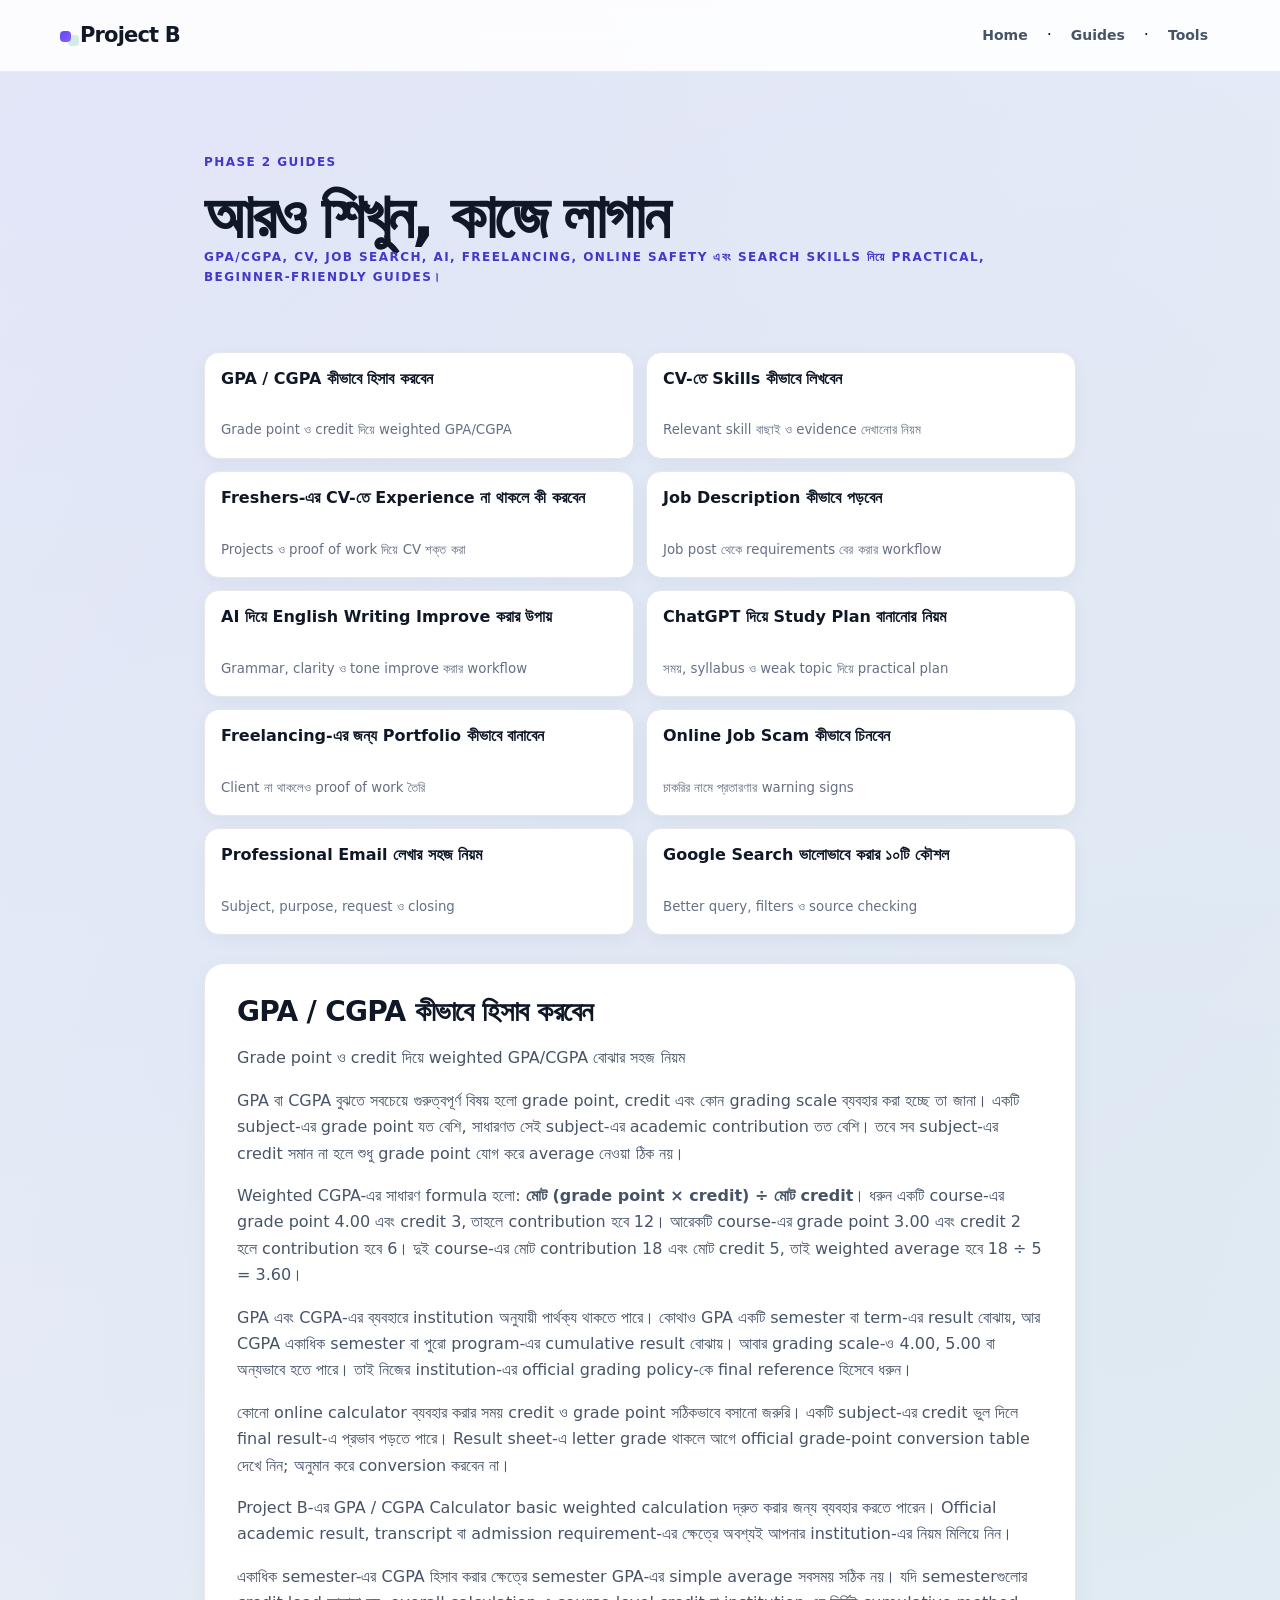
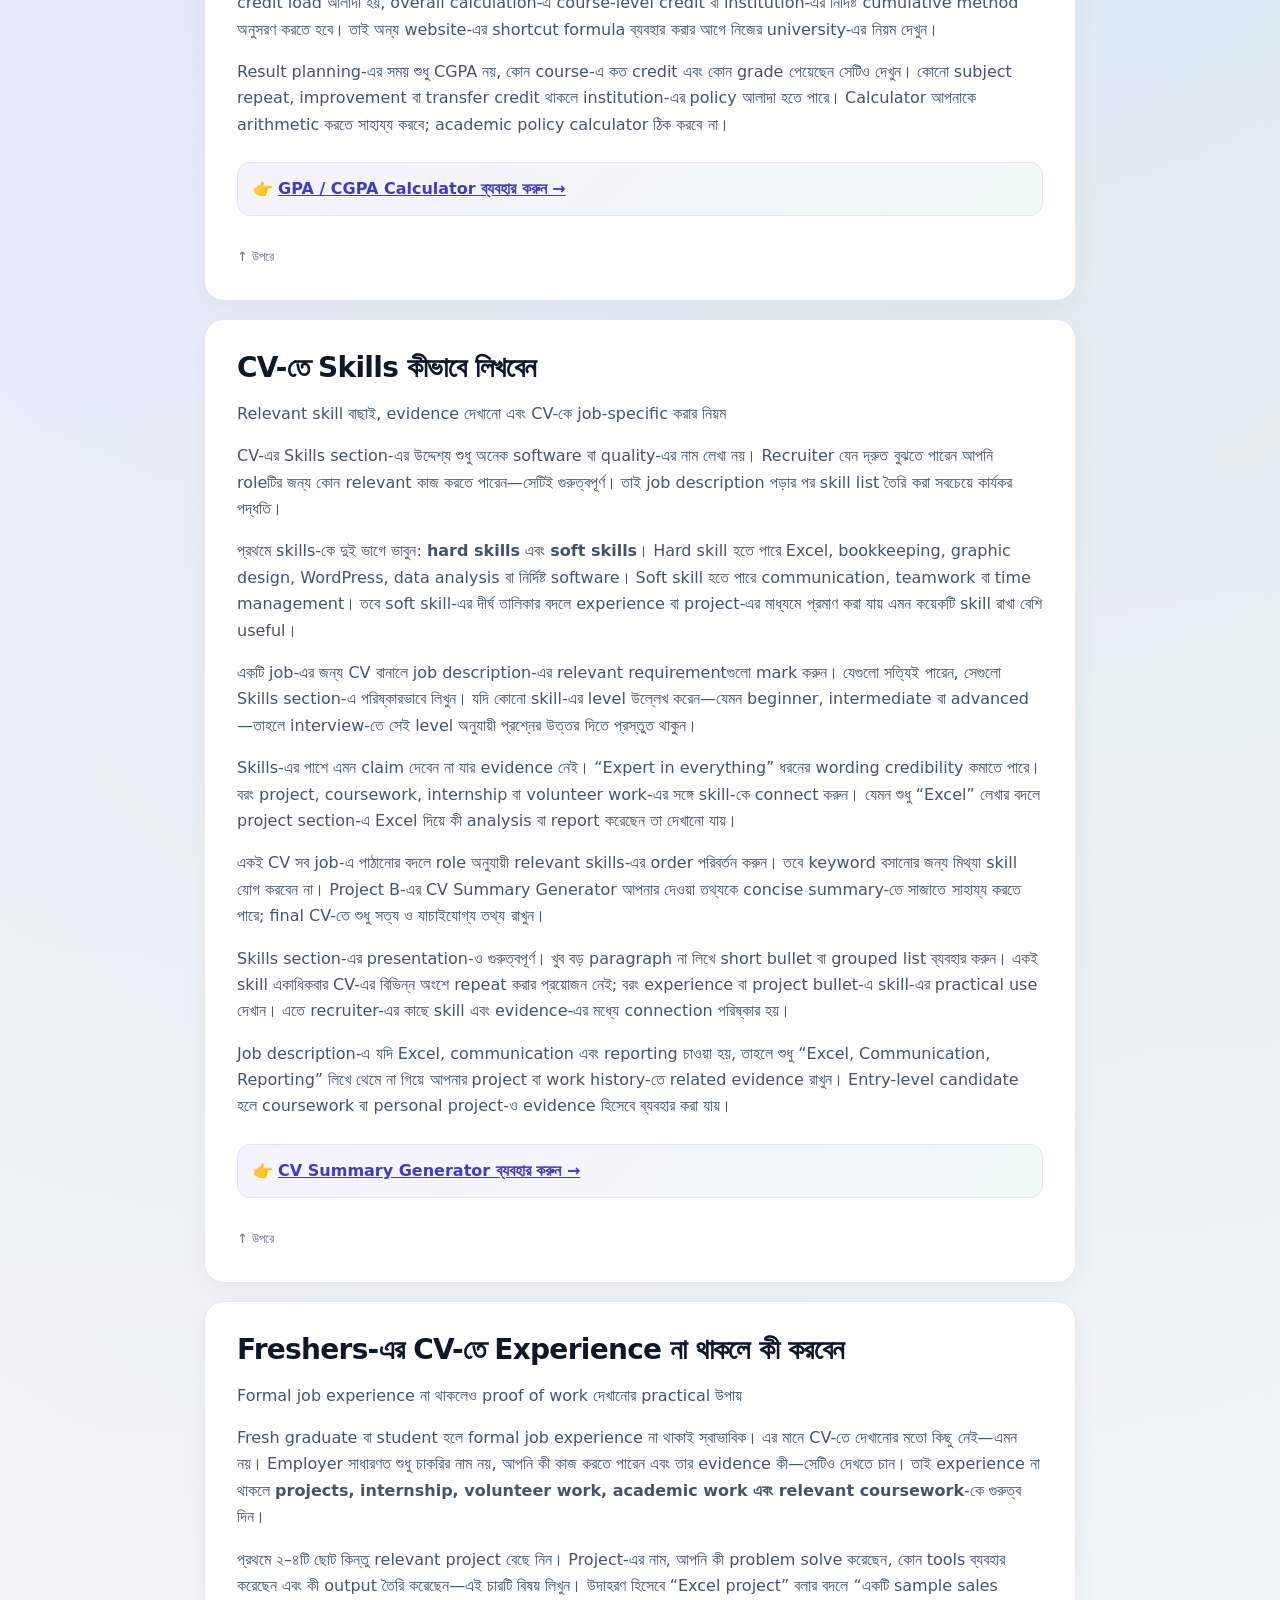
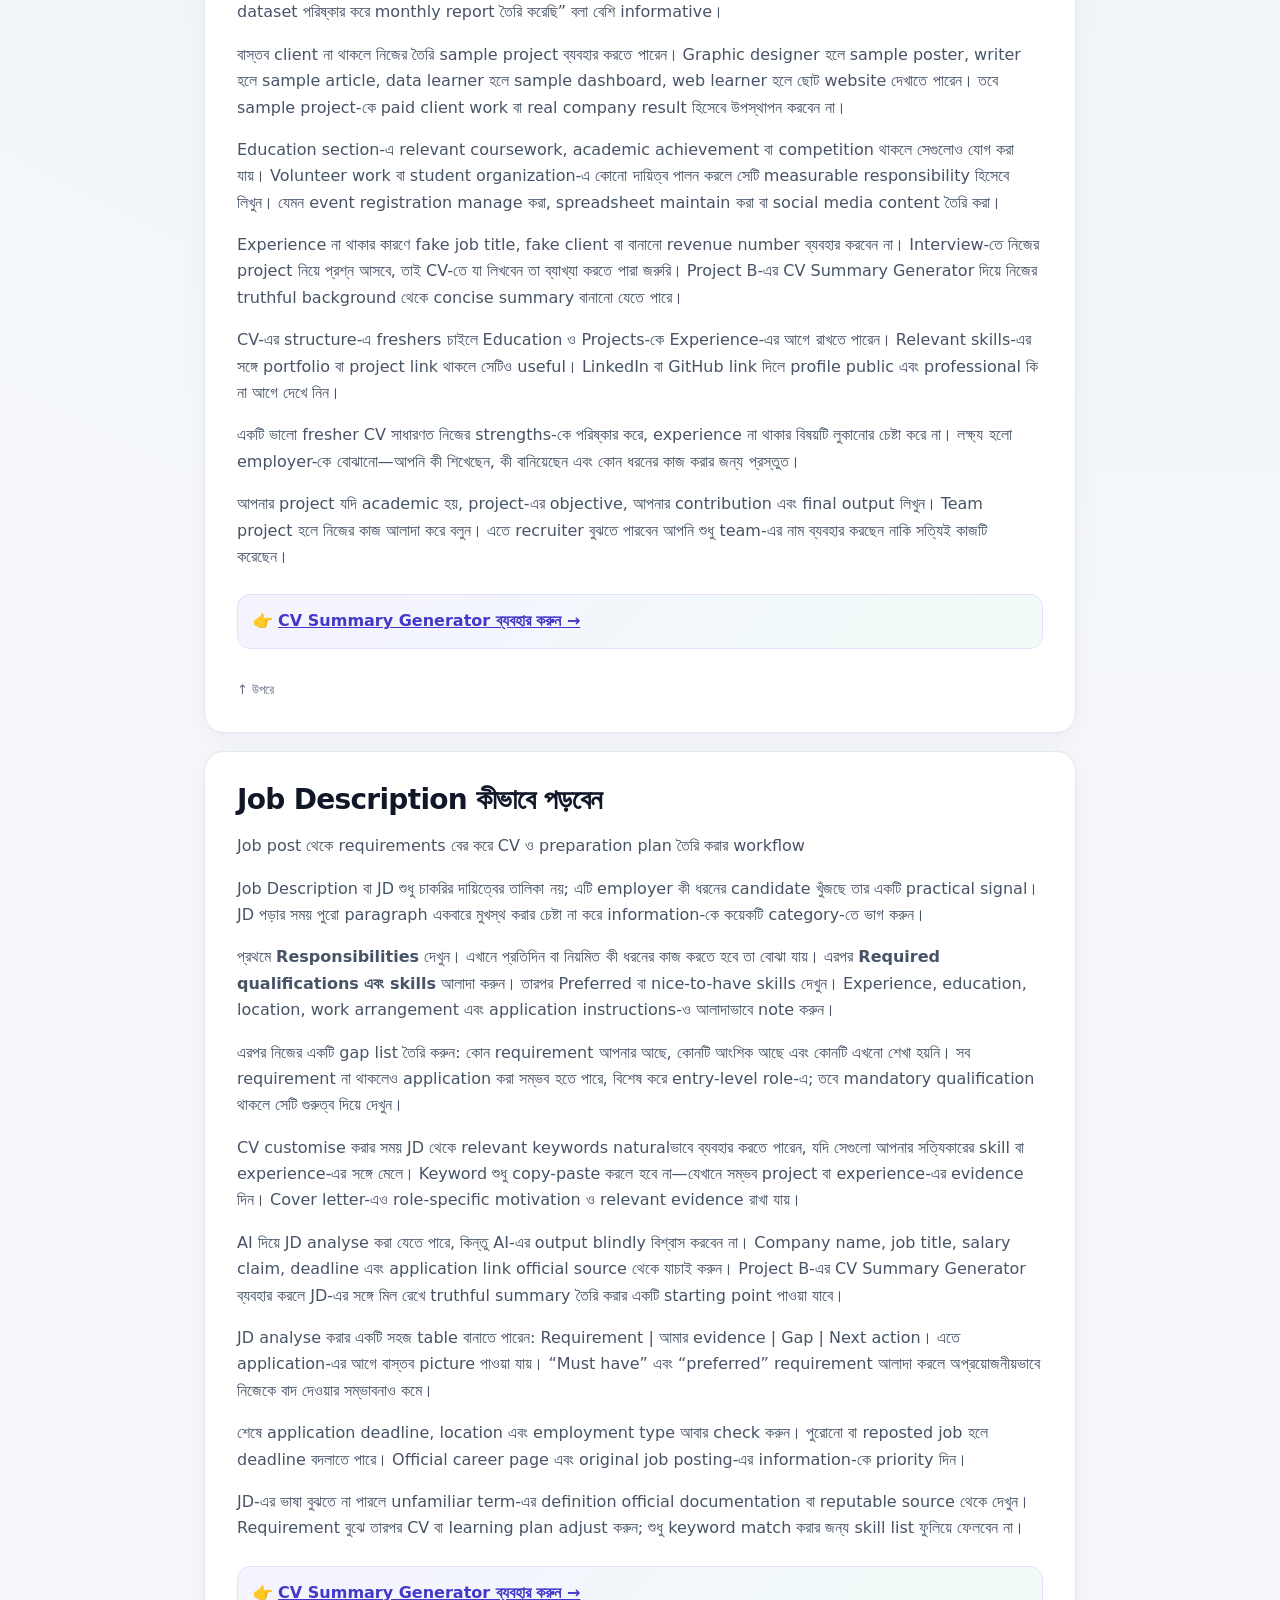
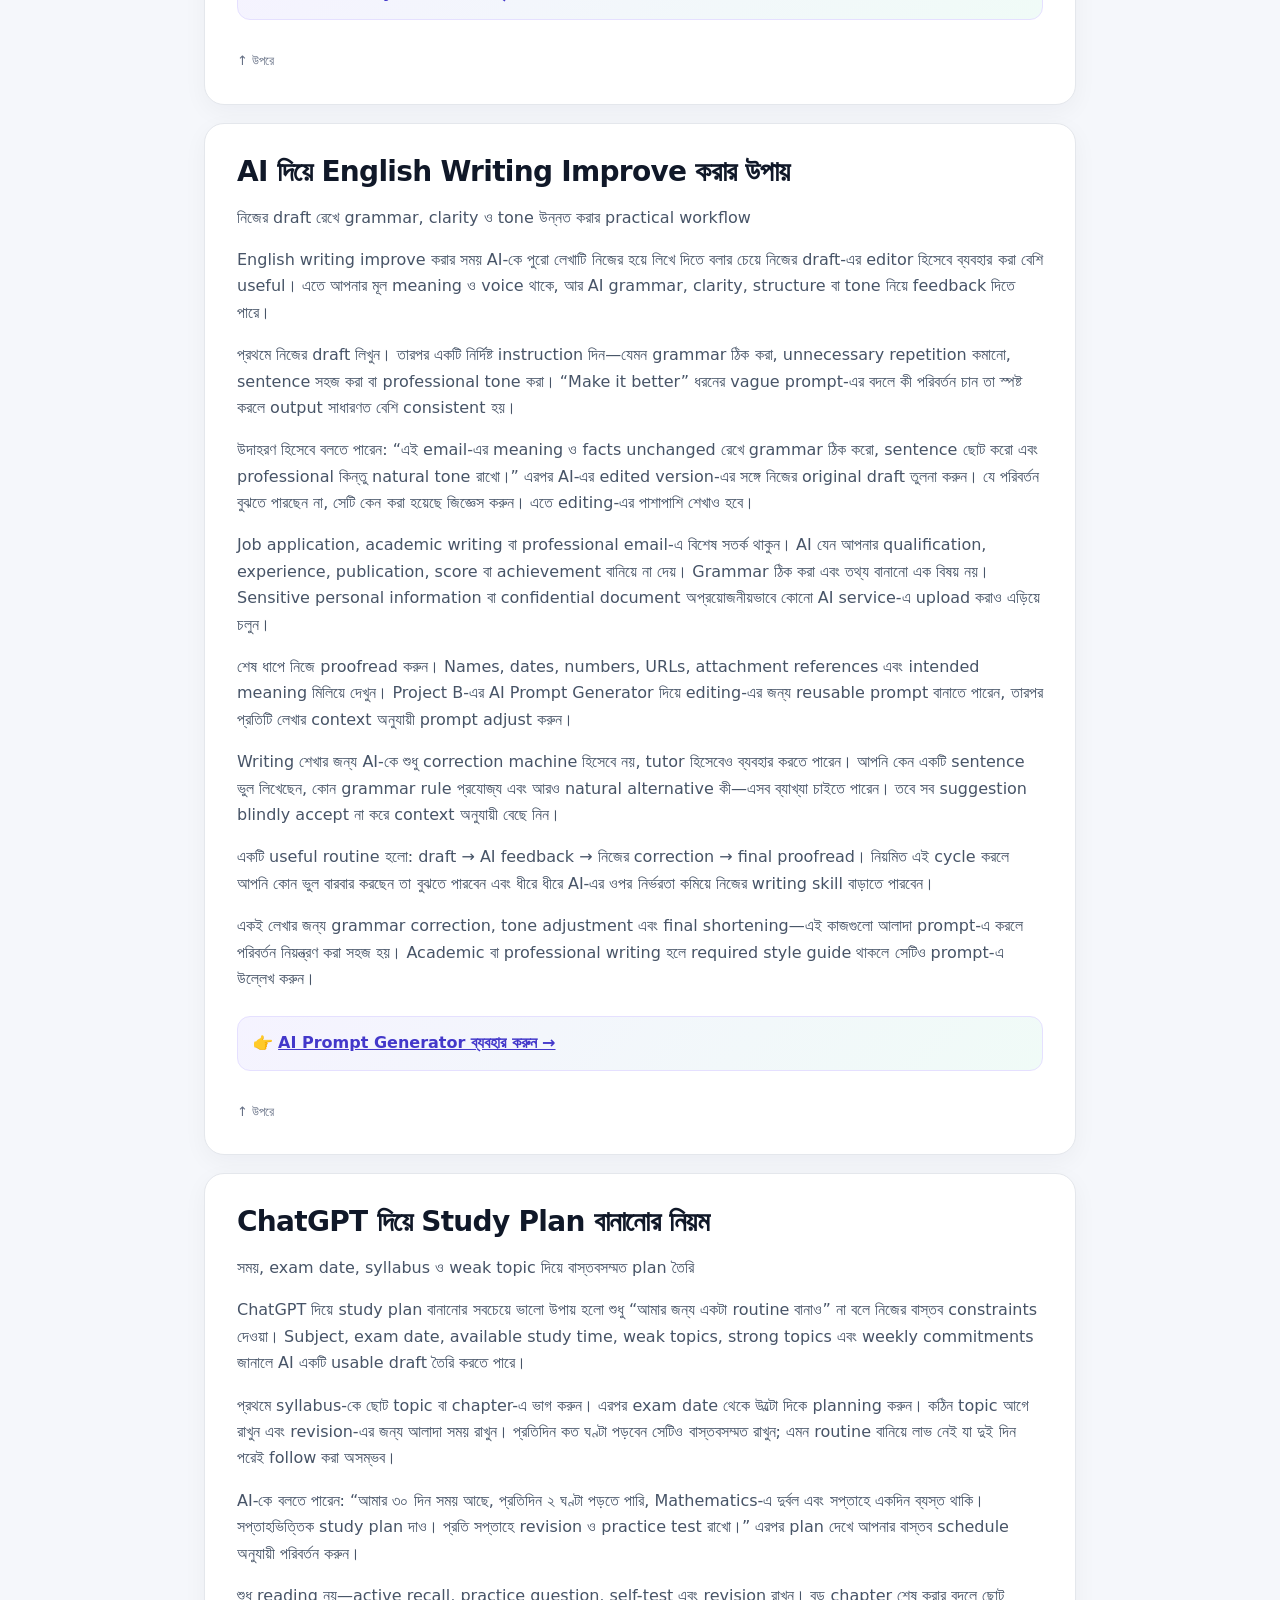
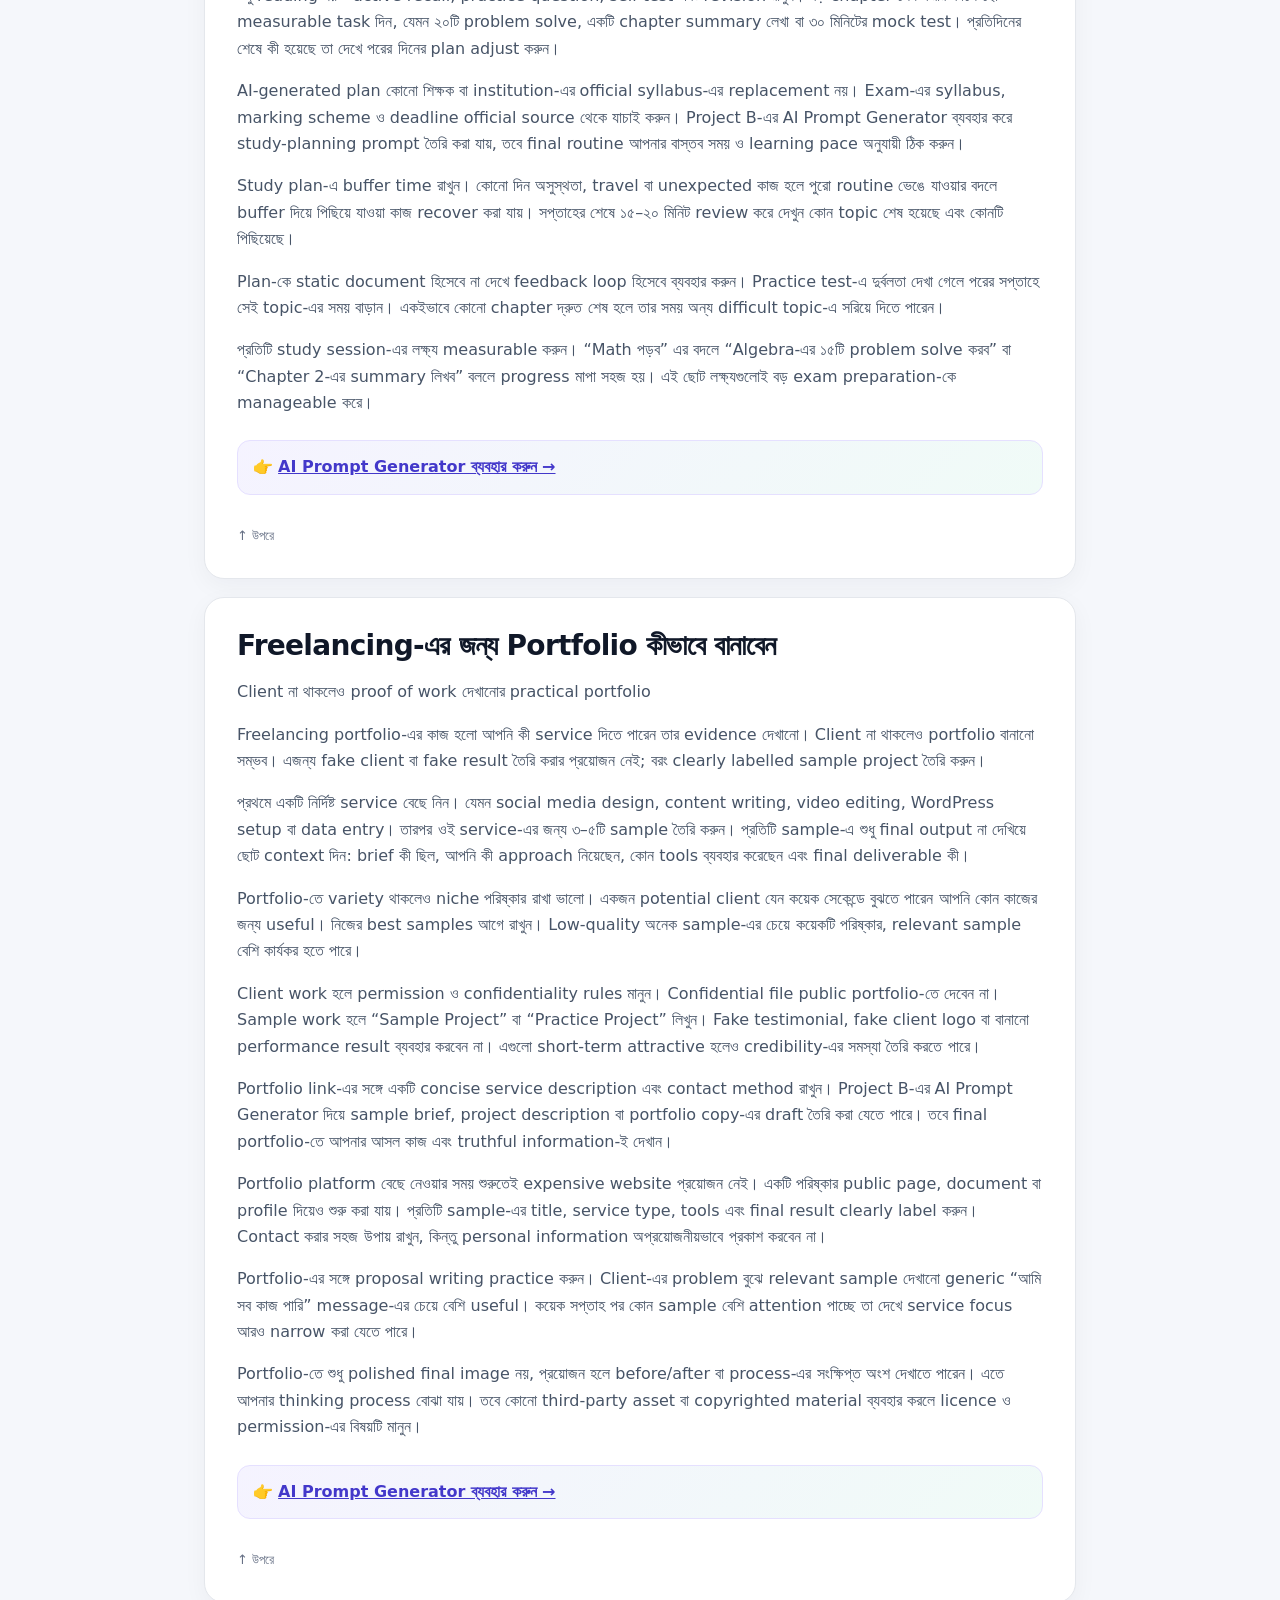
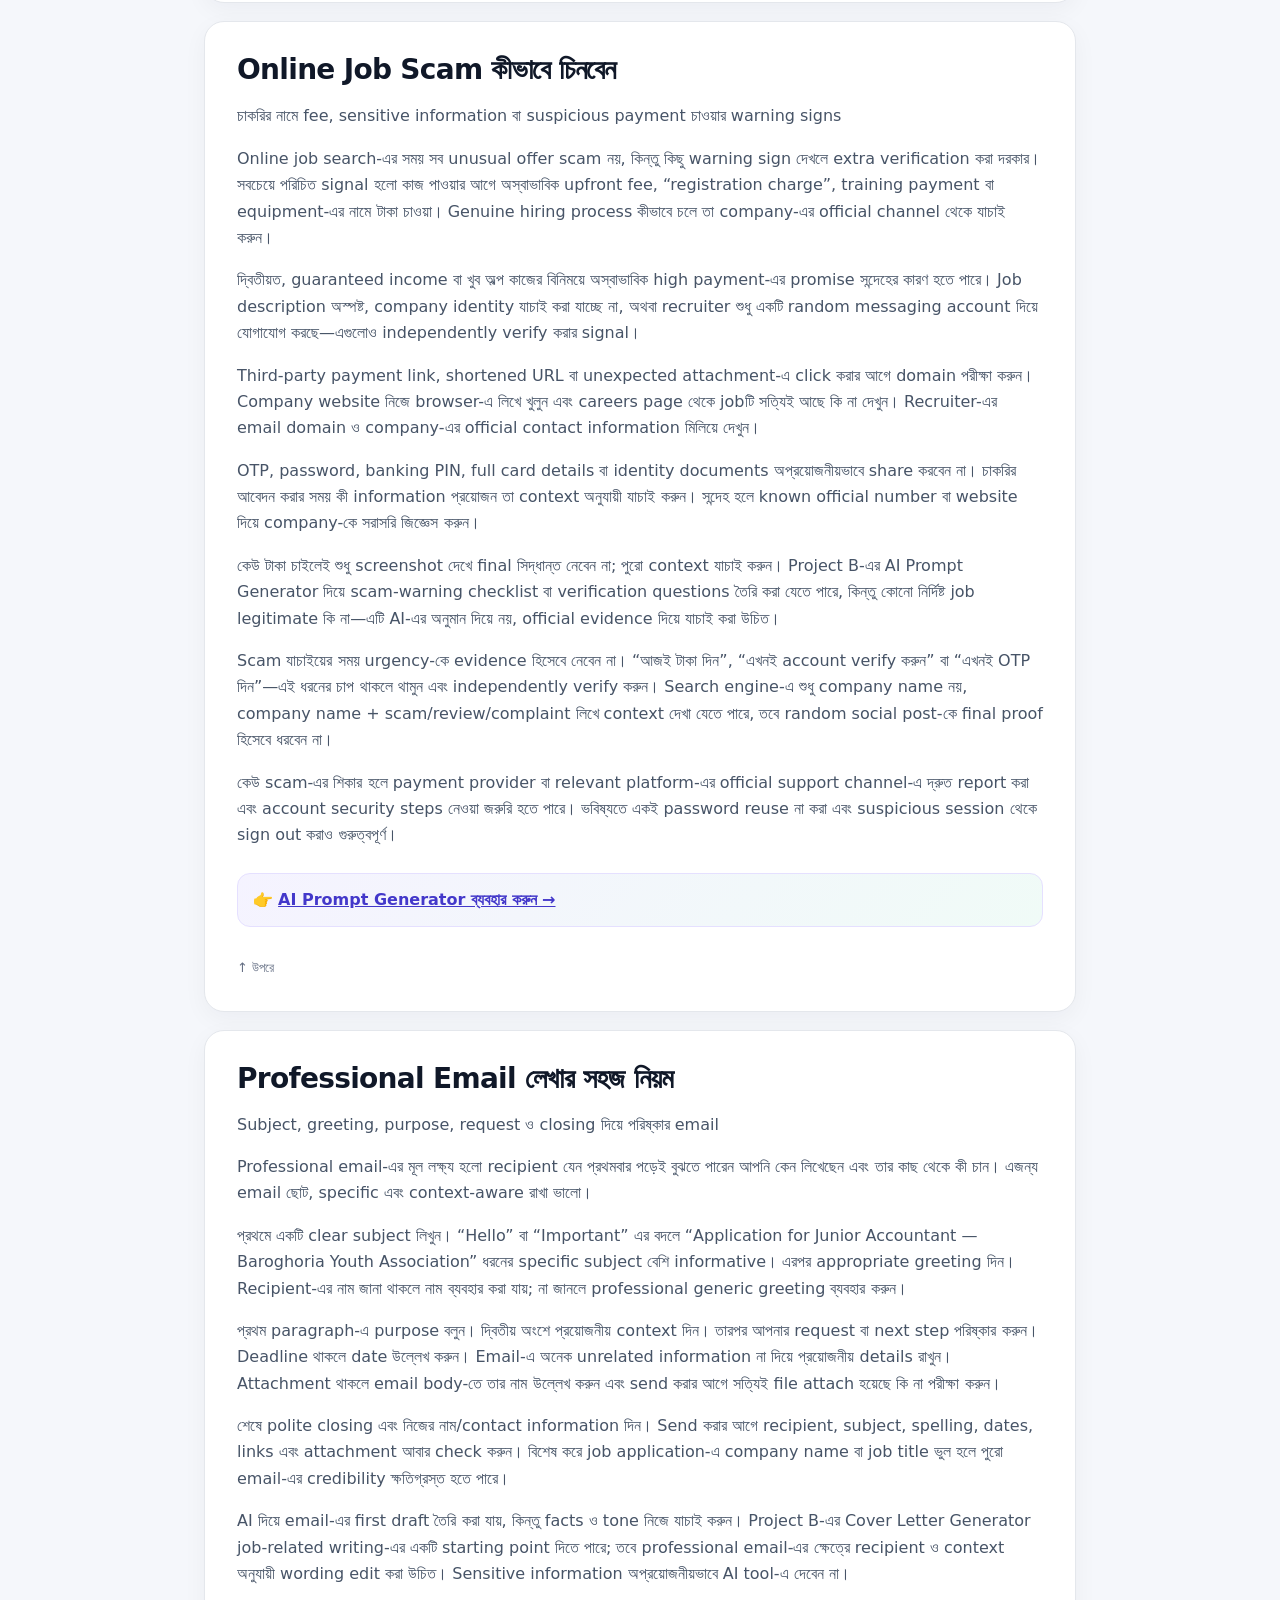
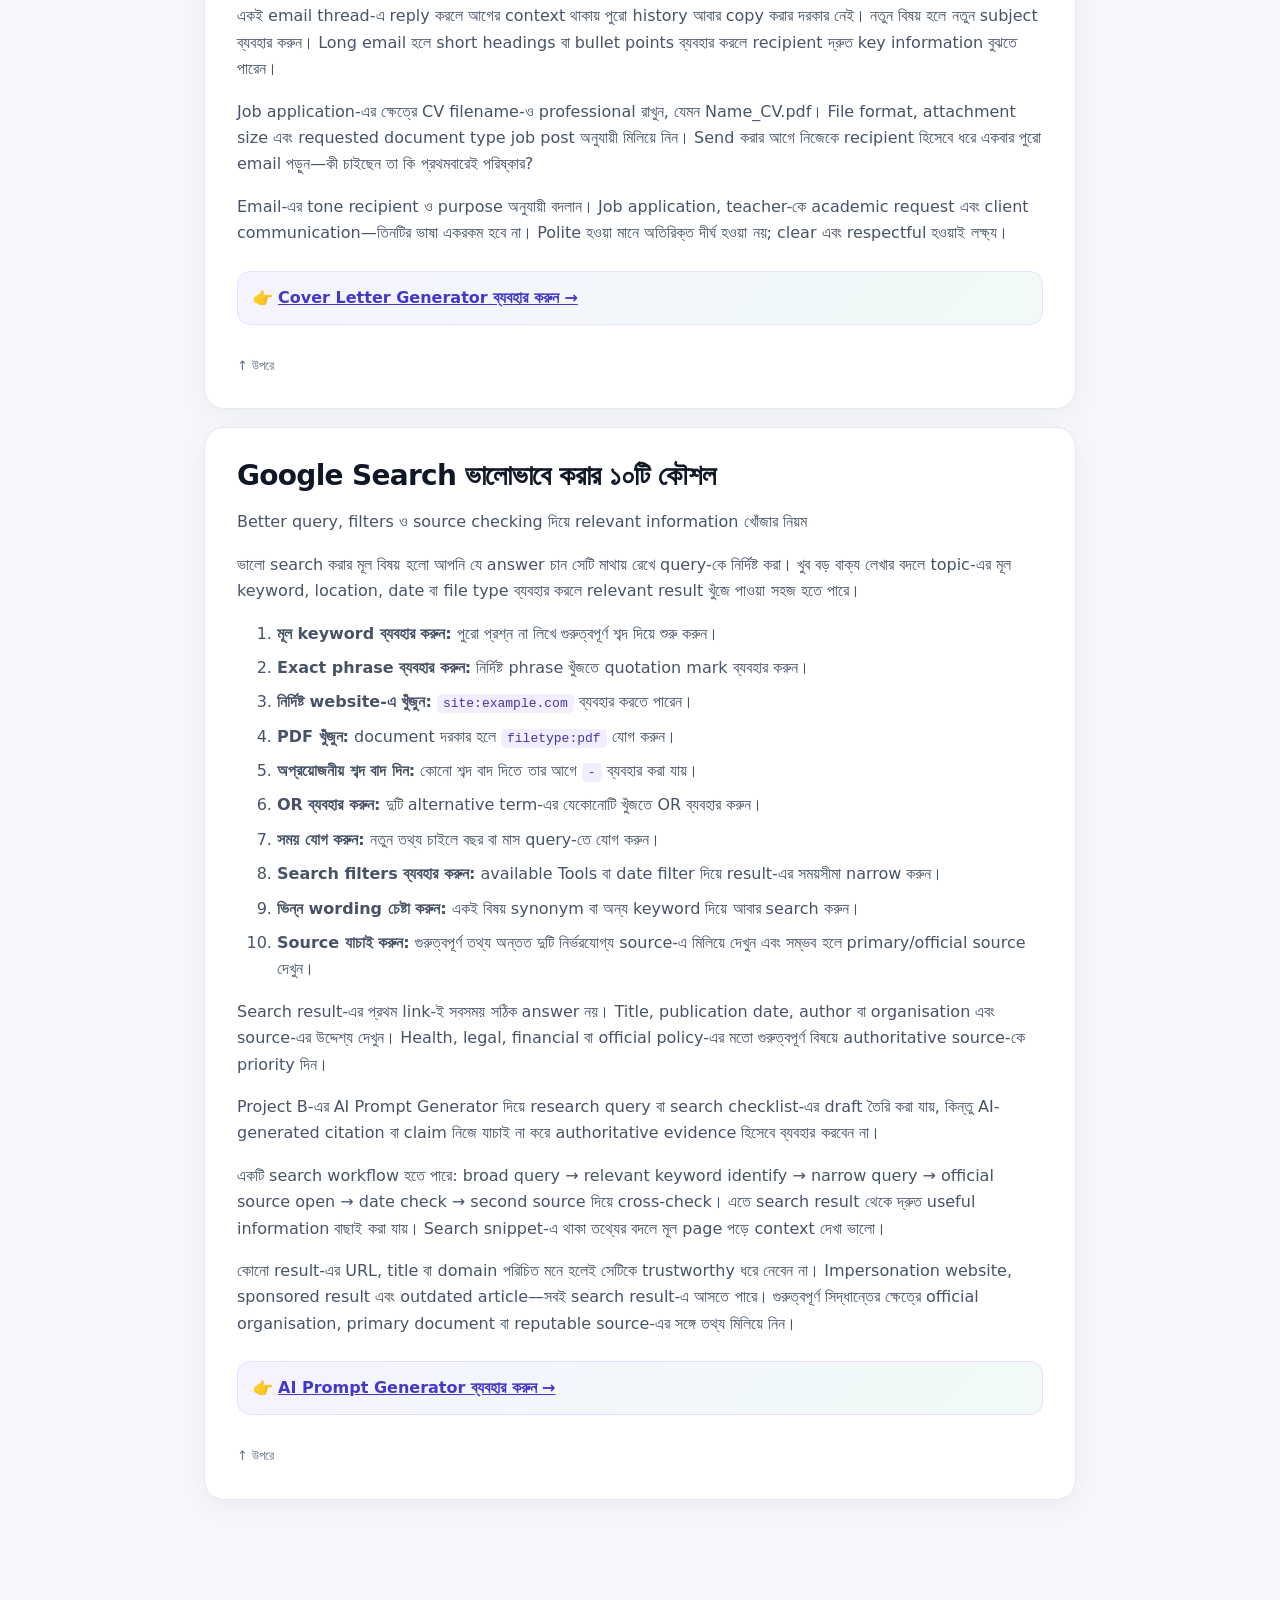
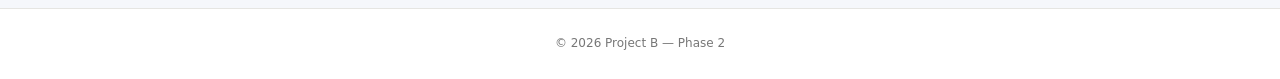
==== commit a14895d3: "Add files via upload" ====
--- a/guides-phase2.html
+++ b/guides-phase2.html
@@ -7,25 +7,7 @@
 <meta name="description" content="Project B-এর practical Bangla guides: GPA, CV, job search, AI, freelancing, online safety এবং Google Search।">
 <meta name="robots" content="index,follow">
 <link rel="canonical" href="https://baroghoriayouthassociation-prog.github.io/project-b-site/guides-phase2.html">
-<style>
-*{box-sizing:border-box}
-body{margin:0;background:#f7f7f4;color:#171717;font-family:Arial,"Noto Sans Bengali",sans-serif;line-height:1.75}
-.top{background:#fff;border-bottom:1px solid #e5e5e2;padding:18px 5%;display:flex;justify-content:space-between;gap:20px}
-.top a{color:#555;text-decoration:none;font-size:13px}
-.wrap{max-width:900px;margin:auto;padding:55px 5%}
-.hero h1{font-size:clamp(34px,6vw,58px);line-height:1.1;margin:8px 0}
-.muted{color:#666}
-.toc{display:grid;grid-template-columns:1fr 1fr;gap:10px;margin:30px 0}
-.toc a{background:#fff;border:1px solid #e5e5e2;border-radius:10px;padding:12px;color:#222;text-decoration:none}
-.article{background:#fff;border:1px solid #e5e5e2;border-radius:14px;padding:25px;margin:18px 0}
-.article h2{margin-top:0;line-height:1.3}
-.article li{margin:7px 0}
-.tool-link{background:#f3f3ef;border-radius:10px;padding:12px 14px;margin-top:22px}
-.tool-link a{font-weight:700;color:#171717}
-.back{display:inline-block;margin-top:12px}
-code{background:#f0f0ec;padding:2px 5px;border-radius:4px}
-@media(max-width:650px){.toc{grid-template-columns:1fr}.article{padding:18px}}
-</style>
+<link rel="stylesheet" href="style.css">
 </head>
 <body id="top">
 <header class="top">
--- a/style.css
+++ b/style.css
@@ -0,0 +1,148 @@
+:root{
+  --bg:#f5f7fb;
+  --surface:#ffffff;
+  --surface-2:#f8fafc;
+  --text:#101828;
+  --muted:#667085;
+  --line:#e4e7ec;
+  --brand:#5b4bff;
+  --brand-dark:#4338ca;
+  --brand-soft:#eeecff;
+  --green:#0f9f6e;
+  --shadow:0 18px 45px rgba(16,24,40,.08);
+  --shadow-sm:0 7px 22px rgba(16,24,40,.07);
+  --radius:20px;
+  --max:1160px;
+}
+*{box-sizing:border-box}
+html{scroll-behavior:smooth}
+body{
+  margin:0;
+  color:var(--text);
+  background:
+    radial-gradient(circle at 8% 0%,rgba(91,75,255,.09),transparent 30%),
+    radial-gradient(circle at 92% 12%,rgba(15,159,110,.07),transparent 26%),
+    var(--bg);
+  font-family:Inter,ui-sans-serif,system-ui,-apple-system,BlinkMacSystemFont,"Segoe UI",Arial,"Noto Sans Bengali",sans-serif;
+  line-height:1.65;
+}
+a{color:inherit}
+.topbar,.top{
+  position:sticky;top:0;z-index:50;
+  background:rgba(255,255,255,.88);
+  backdrop-filter:blur(16px);
+  -webkit-backdrop-filter:blur(16px);
+  border-bottom:1px solid rgba(228,231,236,.86);
+}
+.topbar{
+  min-height:72px;padding:0 max(20px,calc((100% - var(--max))/2));
+  display:flex;align-items:center;justify-content:space-between;gap:24px;
+}
+.brand,.top strong{font-weight:900;letter-spacing:-.04em;font-size:21px;color:#111827}
+.brand:before,.top strong:before{
+  content:"";display:inline-block;width:11px;height:11px;border-radius:4px;margin-right:9px;
+  background:linear-gradient(135deg,var(--brand),#8b5cf6);
+  box-shadow:8px 4px 0 rgba(15,159,110,.18);
+}
+.topbar nav,.top nav{display:flex;align-items:center;gap:7px;flex-wrap:wrap}
+.topbar nav a,.top nav a{
+  text-decoration:none;color:#475467;font-size:14px;font-weight:650;
+  padding:9px 12px;border-radius:10px;transition:.2s ease;
+}
+.topbar nav a:hover,.top nav a:hover{background:var(--brand-soft);color:var(--brand-dark)}
+main{overflow:hidden}
+.hero{
+  max-width:var(--max);margin:0 auto;padding:92px 24px 72px;position:relative;
+}
+.hero:after{
+  content:"";position:absolute;right:-90px;top:40px;width:300px;height:300px;border-radius:50%;
+  background:radial-gradient(circle,rgba(91,75,255,.16),rgba(91,75,255,0) 68%);pointer-events:none;
+}
+.eyebrow,.hero>.muted{
+  margin:0 0 12px;color:var(--brand-dark);font-size:12px;font-weight:850;letter-spacing:.12em;text-transform:uppercase;
+}
+.hero h1{max-width:780px;margin:0;font-size:clamp(44px,7vw,78px);line-height:1.02;letter-spacing:-.055em}
+.hero>p:not(.eyebrow):not(.muted){max-width:680px;color:var(--muted);font-size:18px;margin:22px 0 28px}
+.button,button{
+  border:0;cursor:pointer;text-decoration:none;display:inline-flex;align-items:center;justify-content:center;gap:8px;
+  border-radius:12px;background:var(--brand);color:#fff;font-weight:800;padding:12px 17px;
+  box-shadow:0 8px 20px rgba(91,75,255,.20);transition:transform .18s ease,box-shadow .18s ease,background .18s ease;
+}
+.button:hover,button:hover{transform:translateY(-1px);background:var(--brand-dark);box-shadow:0 11px 25px rgba(91,75,255,.25)}
+button.secondary{background:#fff;color:var(--text);border:1px solid var(--line);box-shadow:none}
+button.secondary:hover{background:var(--surface-2);color:var(--brand-dark);border-color:#cfd4dc}
+.section{max-width:var(--max);margin:0 auto;padding:76px 24px}
+.section:nth-of-type(even){position:relative}
+.section h2{font-size:clamp(30px,4vw,44px);line-height:1.12;letter-spacing:-.04em;margin:0 0 10px}
+.muted{color:var(--muted)}
+.grid{display:grid;grid-template-columns:repeat(2,minmax(0,1fr));gap:20px;margin-top:30px}
+.card{
+  background:rgba(255,255,255,.94);border:1px solid var(--line);border-radius:var(--radius);padding:24px;
+  box-shadow:var(--shadow-sm);transition:transform .2s ease,box-shadow .2s ease,border-color .2s ease;
+}
+.card:hover{transform:translateY(-3px);box-shadow:var(--shadow);border-color:#d8d1ff}
+.tool-card{position:relative;overflow:hidden}
+.tool-card:before{content:"";position:absolute;left:0;top:0;width:100%;height:4px;background:linear-gradient(90deg,var(--brand),#8b5cf6)}
+.tool-card.wide{grid-column:span 2}
+.card h3{margin:0 0 7px;font-size:21px;line-height:1.25;letter-spacing:-.02em}
+.card p{color:var(--muted);margin:0 0 18px}
+.badge{display:inline-flex;background:#eafaf3;color:#087443;border:1px solid #c9f0df;padding:4px 9px;border-radius:999px;font-size:10px;font-weight:900;letter-spacing:.08em;margin-bottom:12px}
+label{display:block;color:#344054;font-size:13px;font-weight:700;margin:13px 0}
+input,select,textarea{
+  width:100%;margin-top:7px;border:1px solid #d9dee8;background:#fff;color:var(--text);border-radius:11px;padding:11px 12px;font:inherit;outline:none;transition:.18s ease;
+}
+input:focus,select:focus,textarea:focus{border-color:#9b91ff;box-shadow:0 0 0 4px rgba(91,75,255,.10)}
+.row{display:grid;grid-template-columns:1fr 1fr;gap:10px}
+.tool-card>button{margin-top:5px}
+.result{margin-top:14px;min-height:24px;border-radius:12px;background:var(--surface-2);padding:10px 12px;color:#344054}
+.result strong{display:block;color:#111827;font-size:18px}
+.result small{display:block;color:var(--muted);margin-top:3px}
+.guides .card{text-decoration:none}
+.guides .card h3{color:#111827}
+.about{padding-bottom:92px}
+.about .eyebrow{margin-top:0}
+.about p:last-child{max-width:760px;color:var(--muted);font-size:17px}
+footer{padding:32px 24px;text-align:center;color:#98a2b3;border-top:1px solid var(--line);background:#fff;font-size:13px}
+
+/* Guide pages */
+.top{padding:0 max(20px,calc((100% - var(--max))/2));min-height:72px;display:flex;align-items:center;justify-content:space-between;gap:20px}
+.wrap{max-width:920px;margin:0 auto;padding:66px 24px 90px}
+.wrap .hero{padding:15px 0 30px;max-width:none}
+.wrap .hero:after{display:none}
+.wrap .hero h1{font-size:clamp(38px,6vw,62px)}
+.wrap .hero p:not(.muted){color:var(--muted);font-size:17px;max-width:720px;margin-top:16px}
+.toc{display:grid;grid-template-columns:repeat(2,minmax(0,1fr));gap:12px;margin:22px 0 28px}
+.toc a{background:#fff;border:1px solid var(--line);border-radius:15px;padding:15px 16px;text-decoration:none;box-shadow:0 5px 18px rgba(16,24,40,.045);transition:.18s ease}
+.toc a:hover{transform:translateY(-2px);border-color:#cfc8ff;box-shadow:var(--shadow-sm)}
+.toc strong{display:block;line-height:1.4}
+.toc small{color:var(--muted)}
+.wrap>.button{margin:0 0 10px}
+.article{background:#fff;border:1px solid var(--line);border-radius:20px;padding:30px 32px;margin:18px 0;box-shadow:0 7px 24px rgba(16,24,40,.045)}
+.article h2{margin:0 0 6px;line-height:1.25;font-size:28px;letter-spacing:-.025em}
+.article p{color:#475467}
+.article li{margin:8px 0;color:#475467}
+.article code{background:#f1efff;color:#4037a5;padding:2px 6px;border-radius:5px}
+.tool-link{background:linear-gradient(135deg,#f5f3ff,#f0fbf7);border:1px solid #e5e0ff;border-radius:13px;padding:13px 15px;margin-top:24px}
+.tool-link a{font-weight:800;color:var(--brand-dark)}
+.back{display:inline-block;margin-top:14px;color:#667085;text-decoration:none;font-size:13px}
+.back:hover{color:var(--brand-dark)}
+
+@media(max-width:760px){
+  .topbar,.top{min-height:auto;padding:13px 18px;align-items:flex-start;flex-direction:column;gap:7px}
+  .topbar nav,.top nav{width:100%;overflow:auto;flex-wrap:nowrap;padding-bottom:2px}
+  .topbar nav a,.top nav a{white-space:nowrap;padding:7px 9px}
+  .hero{padding:65px 20px 52px}
+  .hero h1{font-size:clamp(42px,13vw,62px)}
+  .hero>p:not(.eyebrow):not(.muted){font-size:16px}
+  .section{padding:55px 20px}
+  .grid{grid-template-columns:1fr;gap:15px}
+  .tool-card.wide{grid-column:auto}
+  .card{padding:20px;border-radius:17px}
+  .toc{grid-template-columns:1fr}
+  .wrap{padding:48px 18px 70px}
+  .article{padding:22px 20px;border-radius:17px}
+}
+@media(max-width:430px){
+  .row{grid-template-columns:1fr}
+  .button,button{width:100%}
+}
